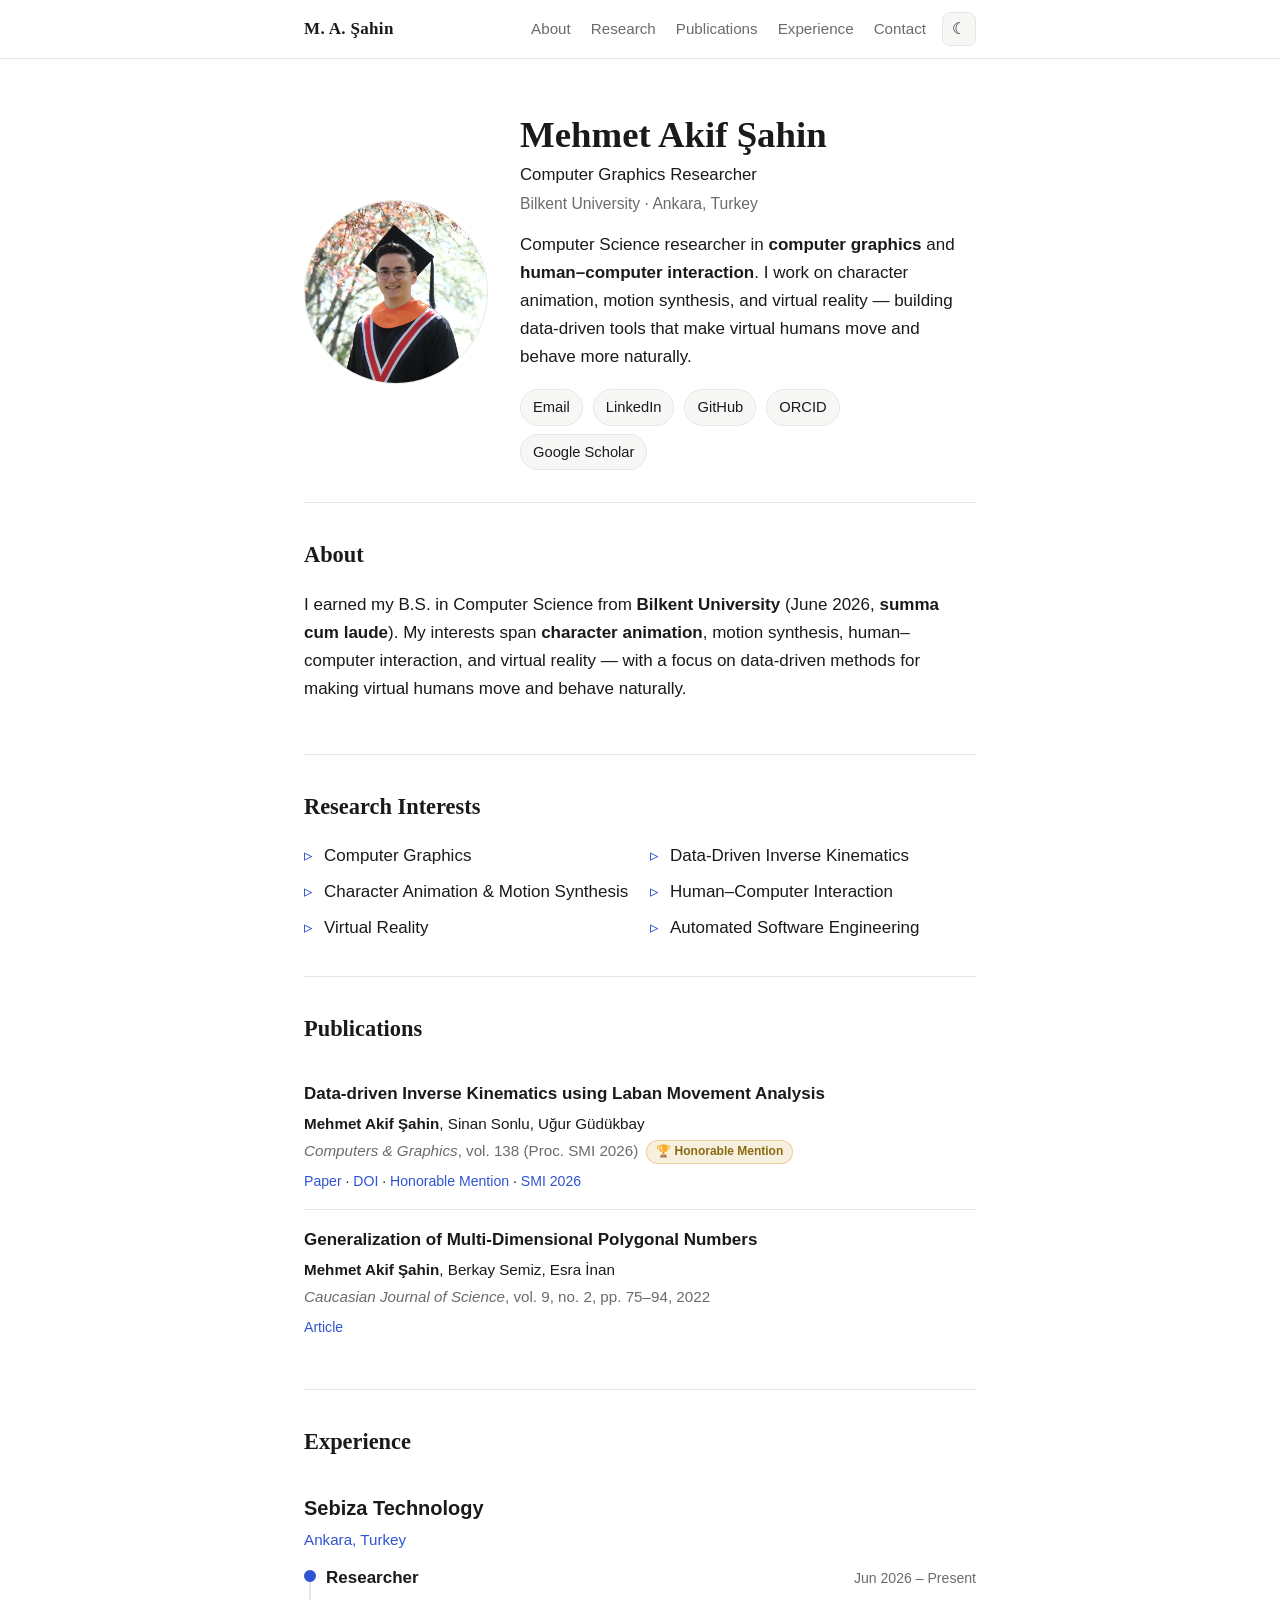
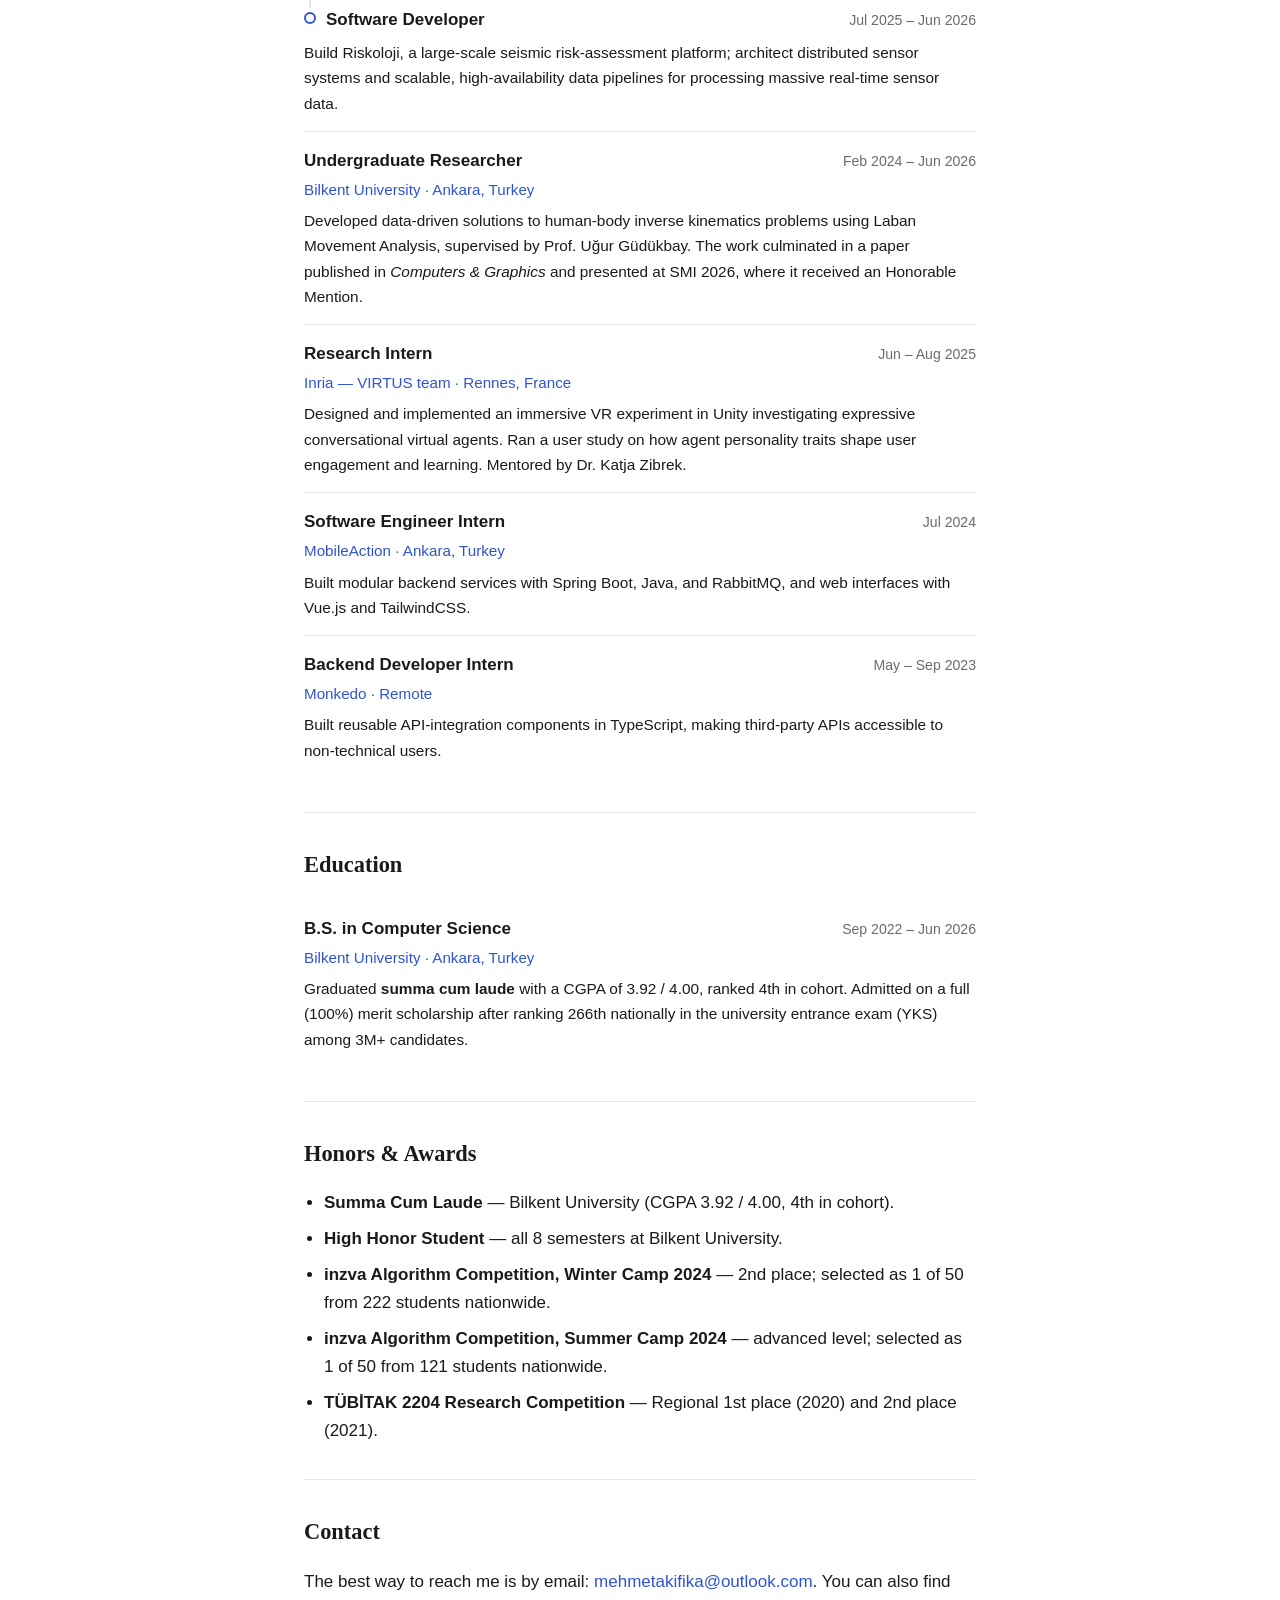
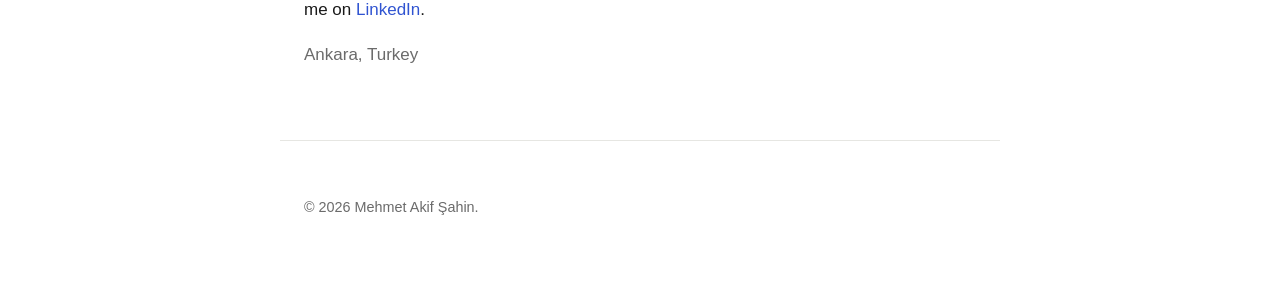
==== index.html @ 03d035ba "Reword Sebiza role description Co-Authored-By: Claude Opus 4.8 <noreply@anthropic.com>" ====
<!DOCTYPE html>
<html lang="en">
<head>
<meta charset="utf-8" />
<meta name="viewport" content="width=device-width, initial-scale=1" />

<title>Mehmet Akif Şahin — Computer Graphics Researcher</title>
<meta name="description" content="Mehmet Akif Şahin (Mehmet Akif Sahin) — Computer Graphics Researcher and Bilkent University graduate working on character animation, motion synthesis, data-driven inverse kinematics, human–computer interaction, and virtual reality." />
<meta name="author" content="Mehmet Akif Şahin" />
<link rel="canonical" href="https://mehmetakifsahin.com/" />

<!-- Open Graph / social preview -->
<meta property="og:type" content="website" />
<meta property="og:site_name" content="Mehmet Akif Şahin" />
<meta property="og:title" content="Mehmet Akif Şahin — Computer Graphics Researcher" />
<meta property="og:description" content="Computer Graphics Researcher — character animation, motion synthesis, and data-driven inverse kinematics." />
<meta property="og:url" content="https://mehmetakifsahin.com/" />
<meta property="og:image" content="https://mehmetakifsahin.com/profile.jpg" />
<meta property="og:locale" content="en_US" />
<meta name="twitter:card" content="summary" />
<meta name="twitter:title" content="Mehmet Akif Şahin — Computer Graphics Researcher" />
<meta name="twitter:description" content="Computer Graphics Researcher — character animation, motion synthesis, and data-driven inverse kinematics." />
<meta name="twitter:image" content="https://mehmetakifsahin.com/profile.jpg" />

<link rel="icon" href="data:image/svg+xml,<svg xmlns=%22http://www.w3.org/2000/svg%22 viewBox=%220 0 100 100%22><text y=%22.9em%22 font-size=%2290%22>🔬</text></svg>" />
<link rel="stylesheet" href="styles.css" />

<!-- Structured data: helps Google recognize you as a distinct person/entity -->
<script type="application/ld+json">
{
  "@context": "https://schema.org",
  "@type": "Person",
  "name": "Mehmet Akif Şahin",
  "alternateName": "Mehmet Akif Sahin",
  "url": "https://mehmetakifsahin.com/",
  "image": "https://mehmetakifsahin.com/profile.jpg",
  "jobTitle": "Computer Graphics Researcher",
  "alumniOf": { "@type": "CollegeOrUniversity", "name": "Bilkent University" },
  "worksFor": { "@type": "Organization", "name": "Sebiza Technology" },
  "knowsAbout": [
    "Computer Graphics",
    "Character Animation",
    "Motion Synthesis",
    "Inverse Kinematics",
    "Human–Computer Interaction",
    "Virtual Reality"
  ],
  "sameAs": [
    "https://www.linkedin.com/in/akif123/",
    "https://github.com/afikbae",
    "https://orcid.org/0000-0002-5876-7787",
    "https://scholar.google.com/citations?user=O5pCOjUAAAAJ"
  ]
}
</script>
</head>
<body>

<header class="site-header">
  <nav class="nav">
    <a class="nav__brand" href="#top">M. A. Şahin</a>
    <div class="nav__links">
      <a href="#about">About</a>
      <a href="#research">Research</a>
      <a href="#publications">Publications</a>
      <a href="#experience">Experience</a>
      <a href="#contact">Contact</a>
    </div>
    <button id="theme-toggle" class="theme-toggle" type="button" aria-label="Toggle dark mode" title="Toggle theme">
      <span aria-hidden="true">☾</span>
    </button>
  </nav>
</header>

<main id="top" class="container">

  <!-- ============ INTRO / HERO ============ -->
  <section class="intro">
    <!-- Photo lives in this folder as "profile.jpg". If it's missing, the
         "MA" initials show automatically as a fallback (handled in the script). -->
    <img id="avatar-img" class="avatar" src="profile.jpg" alt="Mehmet Akif Şahin" />
    <div id="avatar-fallback" class="avatar avatar--placeholder" aria-hidden="true" hidden>MA</div>

    <div class="intro__text">
      <h1>Mehmet Akif Şahin</h1>
      <p class="intro__role">Computer Graphics Researcher</p>
      <p class="intro__affil muted">Bilkent University · Ankara, Turkey</p>

      <p class="intro__blurb">
        Computer Science researcher in <strong>computer graphics</strong> and
        <strong>human–computer interaction</strong>. I work on character animation, motion
        synthesis, and virtual reality — building data-driven tools that make virtual humans
        move and behave more naturally.
      </p>

      <div class="links">
        <a href="mailto:mehmetakifika@outlook.com">Email</a>
        <a href="https://www.linkedin.com/in/akif123/" rel="me" target="_blank">LinkedIn</a>
        <a href="https://github.com/afikbae" rel="me" target="_blank">GitHub</a>
        <a href="https://orcid.org/0000-0002-5876-7787" rel="me" target="_blank">ORCID</a>
        <a href="https://scholar.google.com/citations?user=O5pCOjUAAAAJ" rel="me" target="_blank">Google&nbsp;Scholar</a>
      </div>
    </div>
  </section>

  <!-- ============ ABOUT ============ -->
  <section id="about" class="section">
    <h2>About</h2>
    <p>
      I earned my B.S. in Computer Science from <strong>Bilkent University</strong>
      (June 2026, <strong>summa cum laude</strong>). My interests span
      <strong>character animation</strong>, motion synthesis, human–computer interaction, and
      virtual reality — with a focus on data-driven methods for making virtual humans move and
      behave naturally.
    </p>
  </section>

  <!-- ============ RESEARCH INTERESTS ============ -->
  <section id="research" class="section">
    <h2>Research Interests</h2>
    <ul class="interests">
      <li>Computer Graphics</li>
      <li>Data-Driven Inverse Kinematics</li>
      <li>Character Animation &amp; Motion Synthesis</li>
      <li>Human–Computer Interaction</li>
      <li>Virtual Reality</li>
      <li>Automated Software Engineering</li>
    </ul>
  </section>

  <!-- ============ PUBLICATIONS ============ -->
  <section id="publications" class="section">
    <h2>Publications</h2>

    <ol class="pubs">
      <li class="pub">
        <p class="pub__title">Data-driven Inverse Kinematics using Laban Movement Analysis</p>
        <p class="pub__authors"><strong>Mehmet Akif Şahin</strong>, Sinan Sonlu, Uğur Güdükbay</p>
        <p class="pub__venue"><em>Computers &amp; Graphics</em>, vol.&nbsp;138 (Proc. SMI 2026)<span class="pub__award">🏆 Honorable Mention</span></p>
        <p class="pub__links">
          <a href="https://www.sciencedirect.com/science/article/pii/S0097849326001147" target="_blank">Paper</a> ·
          <a href="https://doi.org/10.1016/j.cag.2026.104643" target="_blank">DOI</a> ·
          <a href="https://drive.google.com/file/d/1wIR-kwGkXql3ohLmQUxqoZvk_noW3j6f/view?usp=sharing" target="_blank">Honorable Mention</a> ·
          <a href="https://smiconf.github.io/2026/" target="_blank">SMI 2026</a>
          <!-- EDIT: presentation video coming later — add:  · <a href="VIDEO_URL" target="_blank">Video</a> -->
        </p>
      </li>

      <li class="pub">
        <p class="pub__title">Generalization of Multi-Dimensional Polygonal Numbers</p>
        <p class="pub__authors"><strong>Mehmet Akif Şahin</strong>, Berkay Semiz, Esra İnan</p>
        <p class="pub__venue"><em>Caucasian Journal of Science</em>, vol.&nbsp;9, no.&nbsp;2, pp.&nbsp;75–94, 2022</p>
        <p class="pub__links"><a href="https://doi.org/10.48138/cjo.895375" target="_blank">Article</a></p>
      </li>
    </ol>
  </section>

  <!-- ============ EXPERIENCE ============ -->
  <section id="experience" class="section">
    <h2>Experience</h2>

    <div class="entry entry--progression">
      <div class="entry__head">
        <span class="entry__role">Sebiza Technology</span>
      </div>
      <div class="entry__org">Ankara, Turkey</div>
      <ul class="progression">
        <li>
          <span class="progression__role">Researcher</span>
          <span class="progression__date">Jun 2026 – Present</span>
        </li>
        <li>
          <span class="progression__role">Software Developer</span>
          <span class="progression__date">Jul 2025 – Jun 2026</span>
        </li>
      </ul>
      <p class="entry__desc">
        Build Riskoloji, a large-scale seismic risk-assessment platform; architect distributed
        sensor systems and scalable, high-availability data pipelines for processing massive
        real-time sensor data.
      </p>
    </div>

    <div class="entry">
      <div class="entry__head">
        <span class="entry__role">Undergraduate Researcher</span>
        <span class="entry__date">Feb 2024 – Jun 2026</span>
      </div>
      <div class="entry__org">Bilkent University · Ankara, Turkey</div>
      <p class="entry__desc">
        Developed data-driven solutions to human-body inverse kinematics problems using Laban
        Movement Analysis, supervised by Prof. Uğur Güdükbay. The work culminated in a paper
        published in <em>Computers &amp; Graphics</em> and presented at SMI 2026, where it
        received an Honorable Mention.
      </p>
    </div>

    <div class="entry">
      <div class="entry__head">
        <span class="entry__role">Research Intern</span>
        <span class="entry__date">Jun – Aug 2025</span>
      </div>
      <div class="entry__org">Inria — VIRTUS team · Rennes, France</div>
      <p class="entry__desc">
        Designed and implemented an immersive VR experiment in Unity investigating expressive
        conversational virtual agents. Ran a user study on how agent personality traits shape
        user engagement and learning. Mentored by Dr. Katja Zibrek.
      </p>
    </div>

    <div class="entry">
      <div class="entry__head">
        <span class="entry__role">Software Engineer Intern</span>
        <span class="entry__date">Jul 2024</span>
      </div>
      <div class="entry__org">MobileAction · Ankara, Turkey</div>
      <p class="entry__desc">
        Built modular backend services with Spring Boot, Java, and RabbitMQ, and web interfaces
        with Vue.js and TailwindCSS.
      </p>
    </div>

    <div class="entry">
      <div class="entry__head">
        <span class="entry__role">Backend Developer Intern</span>
        <span class="entry__date">May – Sep 2023</span>
      </div>
      <div class="entry__org">Monkedo · Remote</div>
      <p class="entry__desc">
        Built reusable API-integration components in TypeScript, making third-party APIs
        accessible to non-technical users.
      </p>
    </div>
  </section>

  <!-- ============ EDUCATION ============ -->
  <section id="education" class="section">
    <h2>Education</h2>

    <div class="entry">
      <div class="entry__head">
        <span class="entry__role">B.S. in Computer Science</span>
        <span class="entry__date">Sep 2022 – Jun 2026</span>
      </div>
      <div class="entry__org">Bilkent University · Ankara, Turkey</div>
      <p class="entry__desc">
        Graduated <strong>summa cum laude</strong> with a CGPA of 3.92 / 4.00, ranked 4th in
        cohort. Admitted on a full (100%) merit scholarship after ranking 266th nationally in
        the university entrance exam (YKS) among 3M+ candidates.
      </p>
    </div>
  </section>

  <!-- ============ HONORS & AWARDS ============ -->
  <section id="awards" class="section">
    <h2>Honors &amp; Awards</h2>
    <ul class="awards">
      <li><strong>Summa Cum Laude</strong> — Bilkent University (CGPA 3.92 / 4.00, 4th in cohort).</li>
      <li><strong>High Honor Student</strong> — all 8 semesters at Bilkent University.</li>
      <li><strong>inzva Algorithm Competition, Winter Camp 2024</strong> — 2nd place; selected as 1 of 50 from 222 students nationwide.</li>
      <li><strong>inzva Algorithm Competition, Summer Camp 2024</strong> — advanced level; selected as 1 of 50 from 121 students nationwide.</li>
      <li><strong>TÜBİTAK 2204 Research Competition</strong> — Regional 1st place (2020) and 2nd place (2021).</li>
    </ul>
  </section>

  <!-- ============ CONTACT ============ -->
  <section id="contact" class="section">
    <h2>Contact</h2>
    <p>
      The best way to reach me is by email:
      <a href="mailto:mehmetakifika@outlook.com">mehmetakifika@outlook.com</a>.
      You can also find me on
      <a href="https://www.linkedin.com/in/akif123/" target="_blank">LinkedIn</a>.
    </p>
    <p class="muted">Ankara, Turkey</p>
  </section>

</main>

<footer class="site-footer container">
  <p>© <span id="year">2026</span> Mehmet Akif Şahin.</p>
</footer>

<script>
  // Footer year
  document.getElementById("year").textContent = new Date().getFullYear();

  // Show initials fallback if the photo is missing
  (function () {
    var img = document.getElementById("avatar-img");
    if (!img) return;
    img.addEventListener("error", function () {
      img.hidden = true;
      var fb = document.getElementById("avatar-fallback");
      if (fb) fb.hidden = false;
    });
  })();

  // Theme toggle (remembers your choice)
  (function () {
    var root = document.documentElement;
    var btn = document.getElementById("theme-toggle");
    var saved = localStorage.getItem("theme");
    if (saved) root.setAttribute("data-theme", saved);
    btn.addEventListener("click", function () {
      var current = root.getAttribute("data-theme");
      var isDark =
        current === "dark" ||
        (!current && window.matchMedia("(prefers-color-scheme: dark)").matches);
      var next = isDark ? "light" : "dark";
      root.setAttribute("data-theme", next);
      localStorage.setItem("theme", next);
    });
  })();
</script>
</body>
</html>
---- styles.css ----
/* ============================================================
   Mehmet Akif Sahin — stylesheet
   Theme colors live in the :root variables below — change them
   in one place to re-skin the whole site.
   ============================================================ */

:root {
  --bg: #ffffff;
  --surface: #f7f7f5;
  --text: #1a1a1a;
  --muted: #6b6b6b;
  --border: #e6e6e2;
  --accent: #3054d1;
  --accent-soft: rgba(48, 84, 209, 0.1);
  --max-width: 720px;
  --font-body: -apple-system, BlinkMacSystemFont, "Segoe UI", Roboto, Helvetica, Arial, sans-serif;
  --font-head: Georgia, "Iowan Old Style", "Times New Roman", serif;
}

:root[data-theme="dark"] {
  --bg: #14151a;
  --surface: #1c1e26;
  --text: #e9e9ec;
  --muted: #9a9aa5;
  --border: #2a2c36;
  --accent: #7d9bff;
  --accent-soft: rgba(125, 155, 255, 0.14);
}

@media (prefers-color-scheme: dark) {
  :root:not([data-theme="light"]) {
    --bg: #14151a;
    --surface: #1c1e26;
    --text: #e9e9ec;
    --muted: #9a9aa5;
    --border: #2a2c36;
    --accent: #7d9bff;
    --accent-soft: rgba(125, 155, 255, 0.14);
  }
}

* { box-sizing: border-box; }

/* Ensure the HTML `hidden` attribute always wins, even over display:grid etc. */
[hidden] { display: none !important; }

html { scroll-behavior: smooth; }

body {
  margin: 0;
  background: var(--bg);
  color: var(--text);
  font-family: var(--font-body);
  font-size: 17px;
  line-height: 1.65;
  -webkit-font-smoothing: antialiased;
  -webkit-text-size-adjust: 100%; /* stop iOS from auto-inflating text */
  text-rendering: optimizeLegibility;
  overflow-x: hidden; /* safety net against accidental horizontal scroll */
  overflow-wrap: break-word; /* long URLs/words wrap instead of overflowing */
}

.container {
  width: 100%;
  max-width: var(--max-width);
  margin: 0 auto;
  padding: 0 24px;
}

a {
  color: var(--accent);
  text-decoration: none;
}
a:hover { text-decoration: underline; }

.muted { color: var(--muted); }

/* ---------- Header / nav ---------- */
.site-header {
  position: sticky;
  top: 0;
  z-index: 10;
  background: color-mix(in srgb, var(--bg) 88%, transparent);
  backdrop-filter: saturate(180%) blur(10px);
  border-bottom: 1px solid var(--border);
}

.nav {
  max-width: var(--max-width);
  margin: 0 auto;
  padding: 12px 24px;
  display: flex;
  align-items: center;
  gap: 16px;
}

.nav__brand {
  font-family: var(--font-head);
  font-weight: 700;
  color: var(--text);
  letter-spacing: 0.02em;
}

.nav__links {
  display: flex;
  gap: 20px;
  margin-left: auto;
}
.nav__links a {
  color: var(--muted);
  font-size: 0.95rem;
}
.nav__links a:hover { color: var(--text); text-decoration: none; }

.theme-toggle {
  border: 1px solid var(--border);
  background: var(--surface);
  color: var(--text);
  width: 34px;
  height: 34px;
  border-radius: 8px;
  cursor: pointer;
  font-size: 1rem;
  line-height: 1;
  display: grid;
  place-items: center;
}
.theme-toggle:hover { border-color: var(--accent); }

/* ---------- Intro ---------- */
.intro {
  display: flex;
  gap: 32px;
  align-items: center;
  padding: 56px 0 32px;
}

.avatar {
  width: 184px;
  height: 184px;
  border-radius: 50%;
  flex-shrink: 0;
  object-fit: cover;
  object-position: 50% 20%; /* bias the crop toward the face for tall portraits */
  border: 1px solid var(--border);
}

.avatar--placeholder {
  display: grid;
  place-items: center;
  font-family: var(--font-head);
  font-size: 3.4rem;
  font-weight: 700;
  color: var(--accent);
  background: var(--accent-soft);
  letter-spacing: 0.03em;
}

.intro__text { min-width: 0; }

.intro h1 {
  font-family: var(--font-head);
  font-size: clamp(1.8rem, 5.5vw, 2.3rem); /* scales smoothly across phone → desktop */
  line-height: 1.1;
  margin: 0 0 6px;
}

.intro__role { margin: 0; font-size: 1.05rem; }
.intro__affil { margin: 2px 0 14px; font-size: 0.98rem; }
.intro__blurb { margin: 0 0 18px; }

/* ---------- Link row ---------- */
.links {
  display: flex;
  flex-wrap: wrap;
  gap: 8px 10px;
}
.links a {
  font-size: 0.92rem;
  padding: 5px 12px;
  border: 1px solid var(--border);
  border-radius: 999px;
  background: var(--surface);
  color: var(--text);
  transition: border-color 0.15s ease, color 0.15s ease;
}
.links a:hover {
  border-color: var(--accent);
  color: var(--accent);
  text-decoration: none;
}

/* ---------- Sections ---------- */
.section {
  padding: 34px 0;
  border-top: 1px solid var(--border);
}

.section h2 {
  font-family: var(--font-head);
  font-size: 1.4rem;
  margin: 0 0 16px;
}

.section__hint { margin-top: -6px; font-size: 0.95rem; }

.interests {
  margin: 0;
  padding: 0;
  list-style: none;
  display: grid;
  grid-template-columns: 1fr 1fr;
  gap: 8px 20px;
}
.interests li {
  position: relative;
  padding-left: 20px;
}
.interests li::before {
  content: "▹";
  position: absolute;
  left: 0;
  color: var(--accent);
}

/* ---------- Experience / Education entries ---------- */
.entry {
  padding: 15px 0;
  border-bottom: 1px solid var(--border);
}
.entry:last-child { border-bottom: 0; }
.entry__head {
  display: flex;
  flex-wrap: wrap;
  justify-content: space-between;
  gap: 4px 14px;
  align-items: baseline;
}
.entry__role { font-weight: 600; }
.entry__date {
  color: var(--muted);
  font-size: 0.88rem;
  white-space: nowrap;
  font-variant-numeric: tabular-nums;
}
.entry__org {
  color: var(--accent);
  font-size: 0.95rem;
  margin: 2px 0 0;
}
.entry__desc { margin: 6px 0 0; font-size: 0.96rem; }

/* Job-progression timeline (multiple roles at one employer) */
.progression {
  list-style: none;
  margin: 12px 0 4px;
  padding: 0;
}
.progression li {
  position: relative;
  padding: 0 0 14px 22px;
  display: flex;
  flex-wrap: wrap;
  justify-content: space-between;
  align-items: baseline;
  gap: 2px 12px;
}
.progression li:last-child { padding-bottom: 0; }
.progression li::before {          /* connector line down to the previous role */
  content: "";
  position: absolute;
  left: 5px;
  top: 16px;
  bottom: -2px;
  width: 2px;
  background: var(--border);
}
.progression li:last-child::before { display: none; }
.progression li::after {           /* node dot */
  content: "";
  position: absolute;
  left: 0;
  top: 6px;
  width: 12px;
  height: 12px;
  border-radius: 50%;
  background: var(--bg);
  border: 2px solid var(--accent);
  box-sizing: border-box;
}
.progression li:first-child::after { background: var(--accent); } /* current role filled */
/* Company name reads as a header above its role steps */
.entry--progression > .entry__head .entry__role {
  font-size: 1.25rem;
  font-weight: 700;
}
.progression__role { font-weight: 600; }
.progression__date {
  color: var(--muted);
  font-size: 0.88rem;
  font-variant-numeric: tabular-nums;
}

/* ---------- Awards ---------- */
.awards { margin: 0; padding: 0 0 0 20px; }
.awards li { margin-bottom: 8px; }
.awards li:last-child { margin-bottom: 0; }

/* ---------- Publications ---------- */
.pubs { margin: 0; padding: 0; list-style: none; counter-reset: pub; }
.pub {
  padding: 16px 0;
  border-bottom: 1px solid var(--border);
}
.pub:last-child { border-bottom: 0; }
.pub__title { margin: 0 0 3px; font-weight: 600; }
.pub__authors { margin: 0 0 2px; font-size: 0.95rem; }
.pub__venue { margin: 0 0 6px; font-size: 0.95rem; color: var(--muted); }
.pub__award {
  display: inline-block;
  margin-left: 8px;
  padding: 1px 9px;
  font-size: 0.75rem;
  font-weight: 600;
  color: #8a6a12;
  background: rgba(214, 173, 78, 0.18);
  border: 1px solid rgba(214, 173, 78, 0.5);
  border-radius: 999px;
  vertical-align: middle;
  white-space: nowrap;
}
:root[data-theme="dark"] .pub__award { color: #f0d287; }
@media (prefers-color-scheme: dark) {
  :root:not([data-theme="light"]) .pub__award { color: #f0d287; }
}
.pub__links { margin: 0; font-size: 0.88rem; }
.pub__links a { color: var(--accent); }

/* ---------- Footer ---------- */
.site-footer {
  padding: 40px 24px 56px;
  color: var(--muted);
  font-size: 0.9rem;
  border-top: 1px solid var(--border);
  margin-top: 20px;
}

/* ---------- Responsive ---------- */
@media (max-width: 560px) {
  body { font-size: 16px; }
  .container, .nav { padding-left: 18px; padding-right: 18px; }
  .nav__links { display: none; }
  .theme-toggle { margin-left: auto; } /* keep toggle at the right once links are hidden */
  .intro {
    flex-direction: column;
    text-align: center;
    gap: 18px;
    padding-top: 36px;
  }
  .links { justify-content: center; }
  .interests { grid-template-columns: 1fr; }
  .entry__head { gap: 2px 12px; }
}

/* ---------- Print (for "Save as PDF") ---------- */
@media print {
  .site-header, .theme-toggle, .site-footer { display: none; }
  body { font-size: 12px; color: #000; background: #fff; }
  a { color: #000; text-decoration: underline; }
}
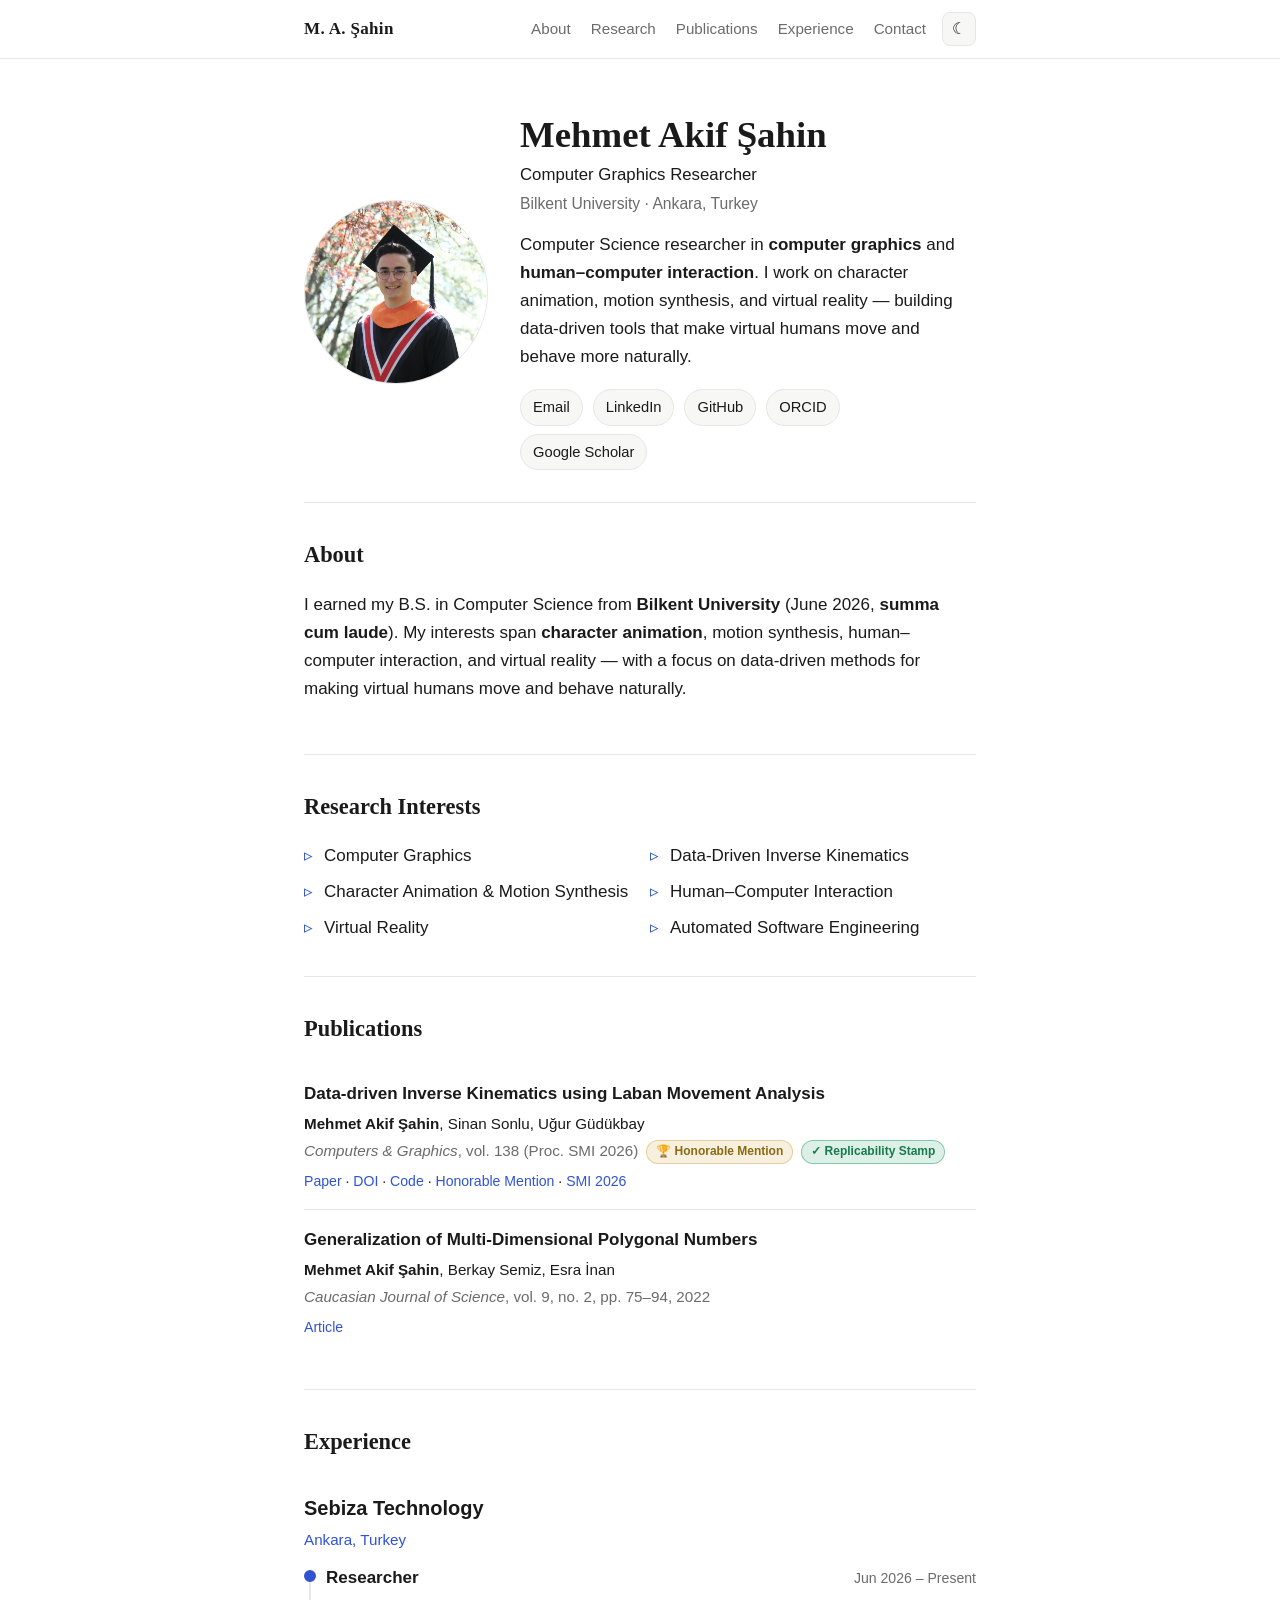
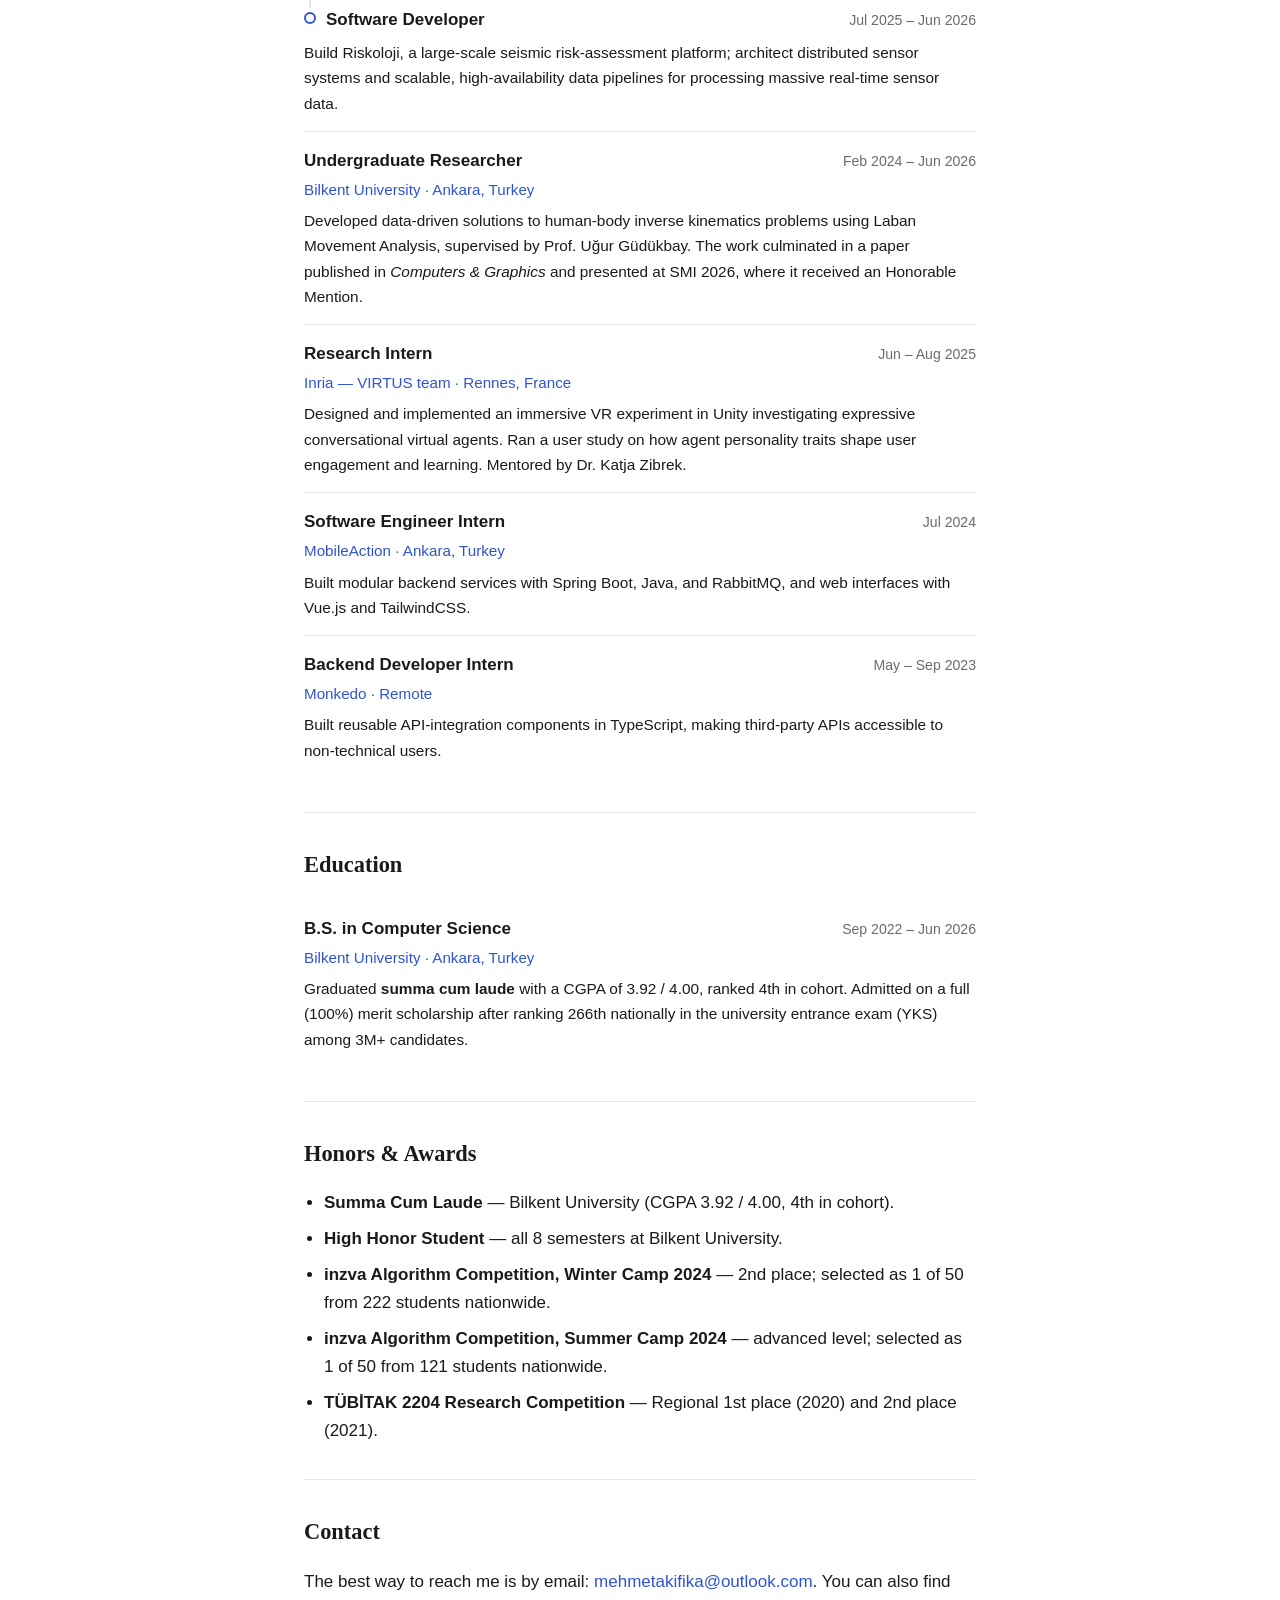
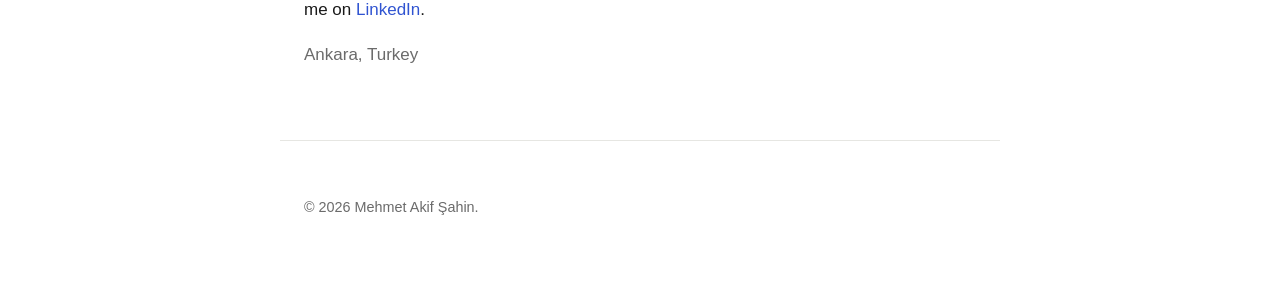
==== commit 1a0aa37b: "Add Replicability Stamp and code link to LMA-IK paper Co-Authored-By: Claude Opus 4.8 <noreply@anthr" ====
--- a/index.html
+++ b/index.html
@@ -22,7 +22,7 @@
 <meta name="twitter:description" content="Computer Graphics Researcher — character animation, motion synthesis, and data-driven inverse kinematics." />
 <meta name="twitter:image" content="https://mehmetakifsahin.com/profile.jpg" />
 
-<link rel="icon" href="data:image/svg+xml,<svg xmlns=%22http://www.w3.org/2000/svg%22 viewBox=%220 0 100 100%22><text y=%22.9em%22 font-size=%2290%22>🔬</text></svg>" />
+<link rel="icon" href="/favicon.svg" type="image/svg+xml" />
 <link rel="stylesheet" href="styles.css" />
 
 <!-- Structured data: helps Google recognize you as a distinct person/entity -->
@@ -136,10 +136,11 @@
       <li class="pub">
         <p class="pub__title">Data-driven Inverse Kinematics using Laban Movement Analysis</p>
         <p class="pub__authors"><strong>Mehmet Akif Şahin</strong>, Sinan Sonlu, Uğur Güdükbay</p>
-        <p class="pub__venue"><em>Computers &amp; Graphics</em>, vol.&nbsp;138 (Proc. SMI 2026)<span class="pub__award">🏆 Honorable Mention</span></p>
+        <p class="pub__venue"><em>Computers &amp; Graphics</em>, vol.&nbsp;138 (Proc. SMI 2026)<span class="pub__award">🏆 Honorable Mention</span><a class="pub__stamp" href="https://www.replicabilitystamp.org/#https-github-com-bilkent-modvis-lma-ik" target="_blank">✓ Replicability Stamp</a></p>
         <p class="pub__links">
           <a href="https://www.sciencedirect.com/science/article/pii/S0097849326001147" target="_blank">Paper</a> ·
           <a href="https://doi.org/10.1016/j.cag.2026.104643" target="_blank">DOI</a> ·
+          <a href="https://github.com/Bilkent-ModVis/LMA-IK" target="_blank">Code</a> ·
           <a href="https://drive.google.com/file/d/1wIR-kwGkXql3ohLmQUxqoZvk_noW3j6f/view?usp=sharing" target="_blank">Honorable Mention</a> ·
           <a href="https://smiconf.github.io/2026/" target="_blank">SMI 2026</a>
           <!-- EDIT: presentation video coming later — add:  · <a href="VIDEO_URL" target="_blank">Video</a> -->
--- a/styles.css
+++ b/styles.css
@@ -333,6 +333,25 @@
 @media (prefers-color-scheme: dark) {
   :root:not([data-theme="light"]) .pub__award { color: #f0d287; }
 }
+.pub__stamp {
+  display: inline-block;
+  margin-left: 8px;
+  padding: 1px 9px;
+  font-size: 0.75rem;
+  font-weight: 600;
+  color: #1a7a4c;
+  background: rgba(46, 160, 105, 0.16);
+  border: 1px solid rgba(46, 160, 105, 0.5);
+  border-radius: 999px;
+  vertical-align: middle;
+  white-space: nowrap;
+  text-decoration: none;
+}
+.pub__stamp:hover { border-color: #2ea069; text-decoration: none; }
+:root[data-theme="dark"] .pub__stamp { color: #6fd39b; }
+@media (prefers-color-scheme: dark) {
+  :root:not([data-theme="light"]) .pub__stamp { color: #6fd39b; }
+}
 .pub__links { margin: 0; font-size: 0.88rem; }
 .pub__links a { color: var(--accent); }
 
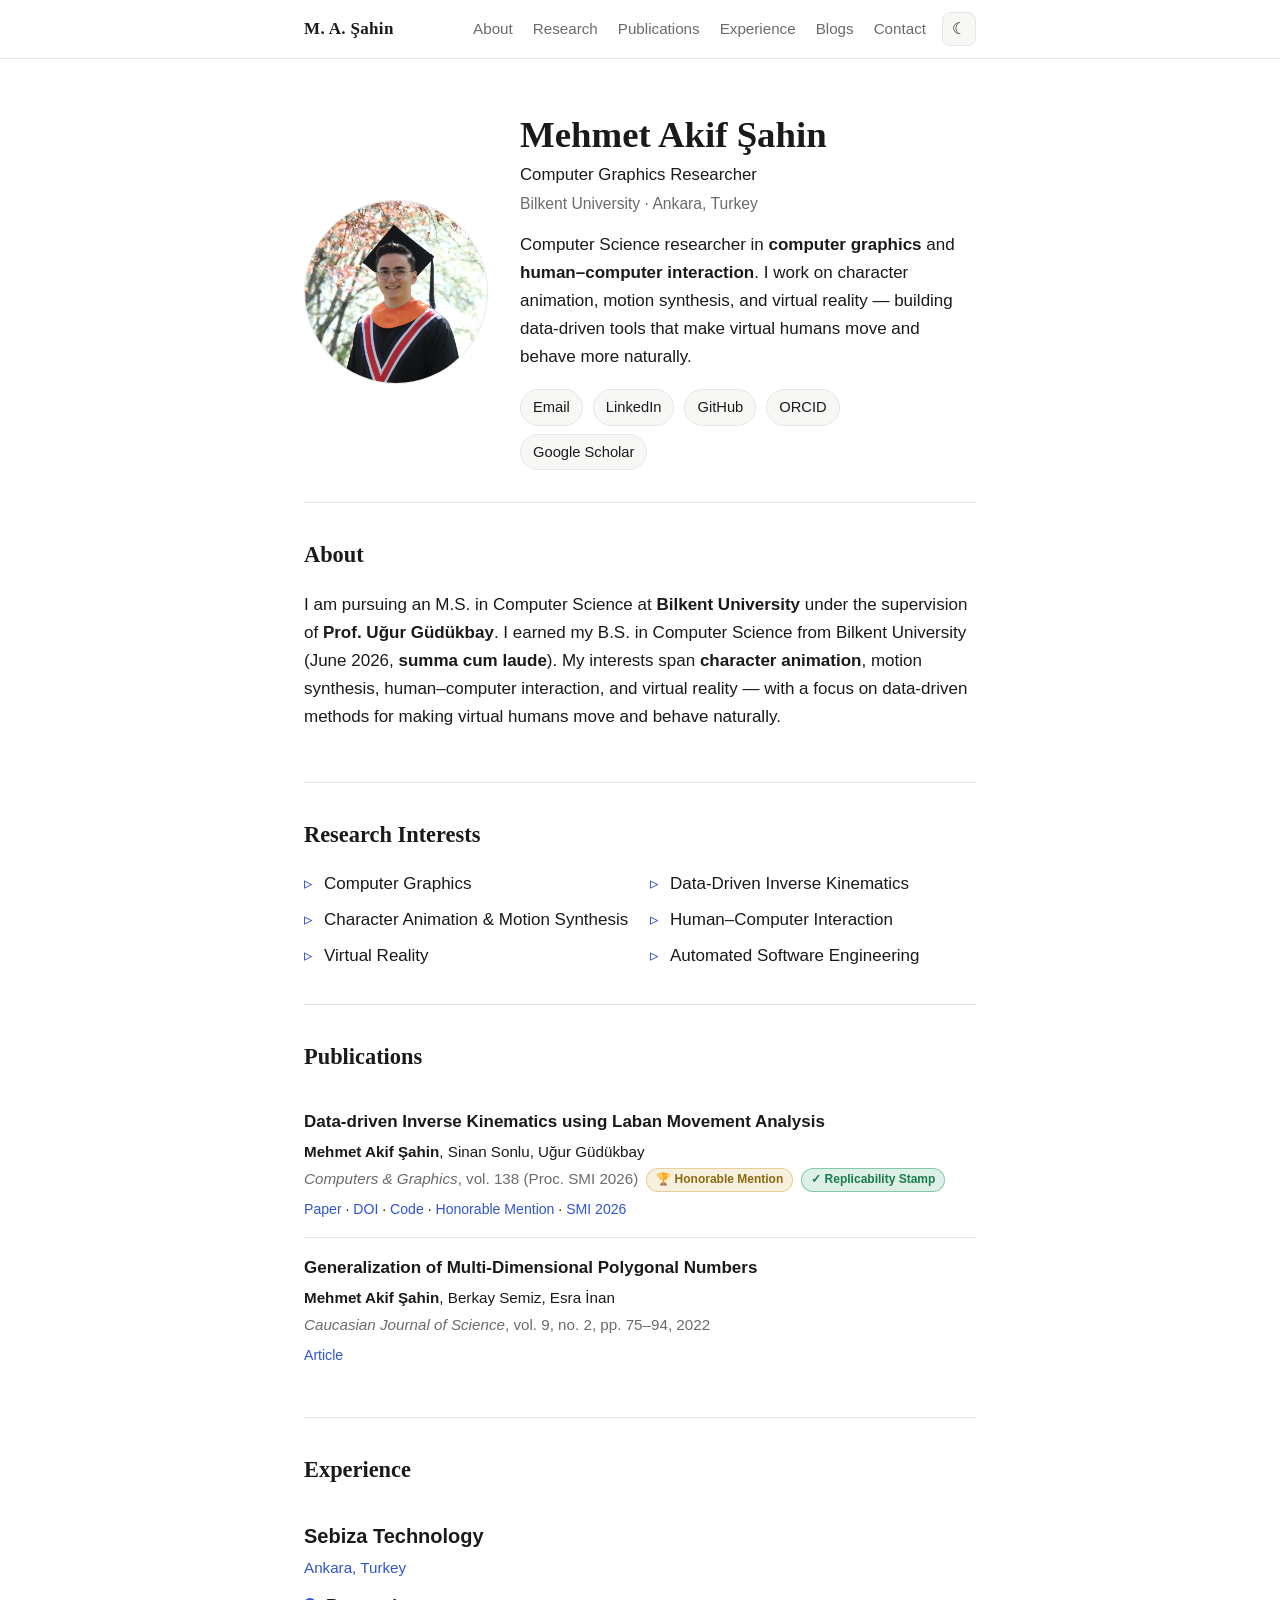
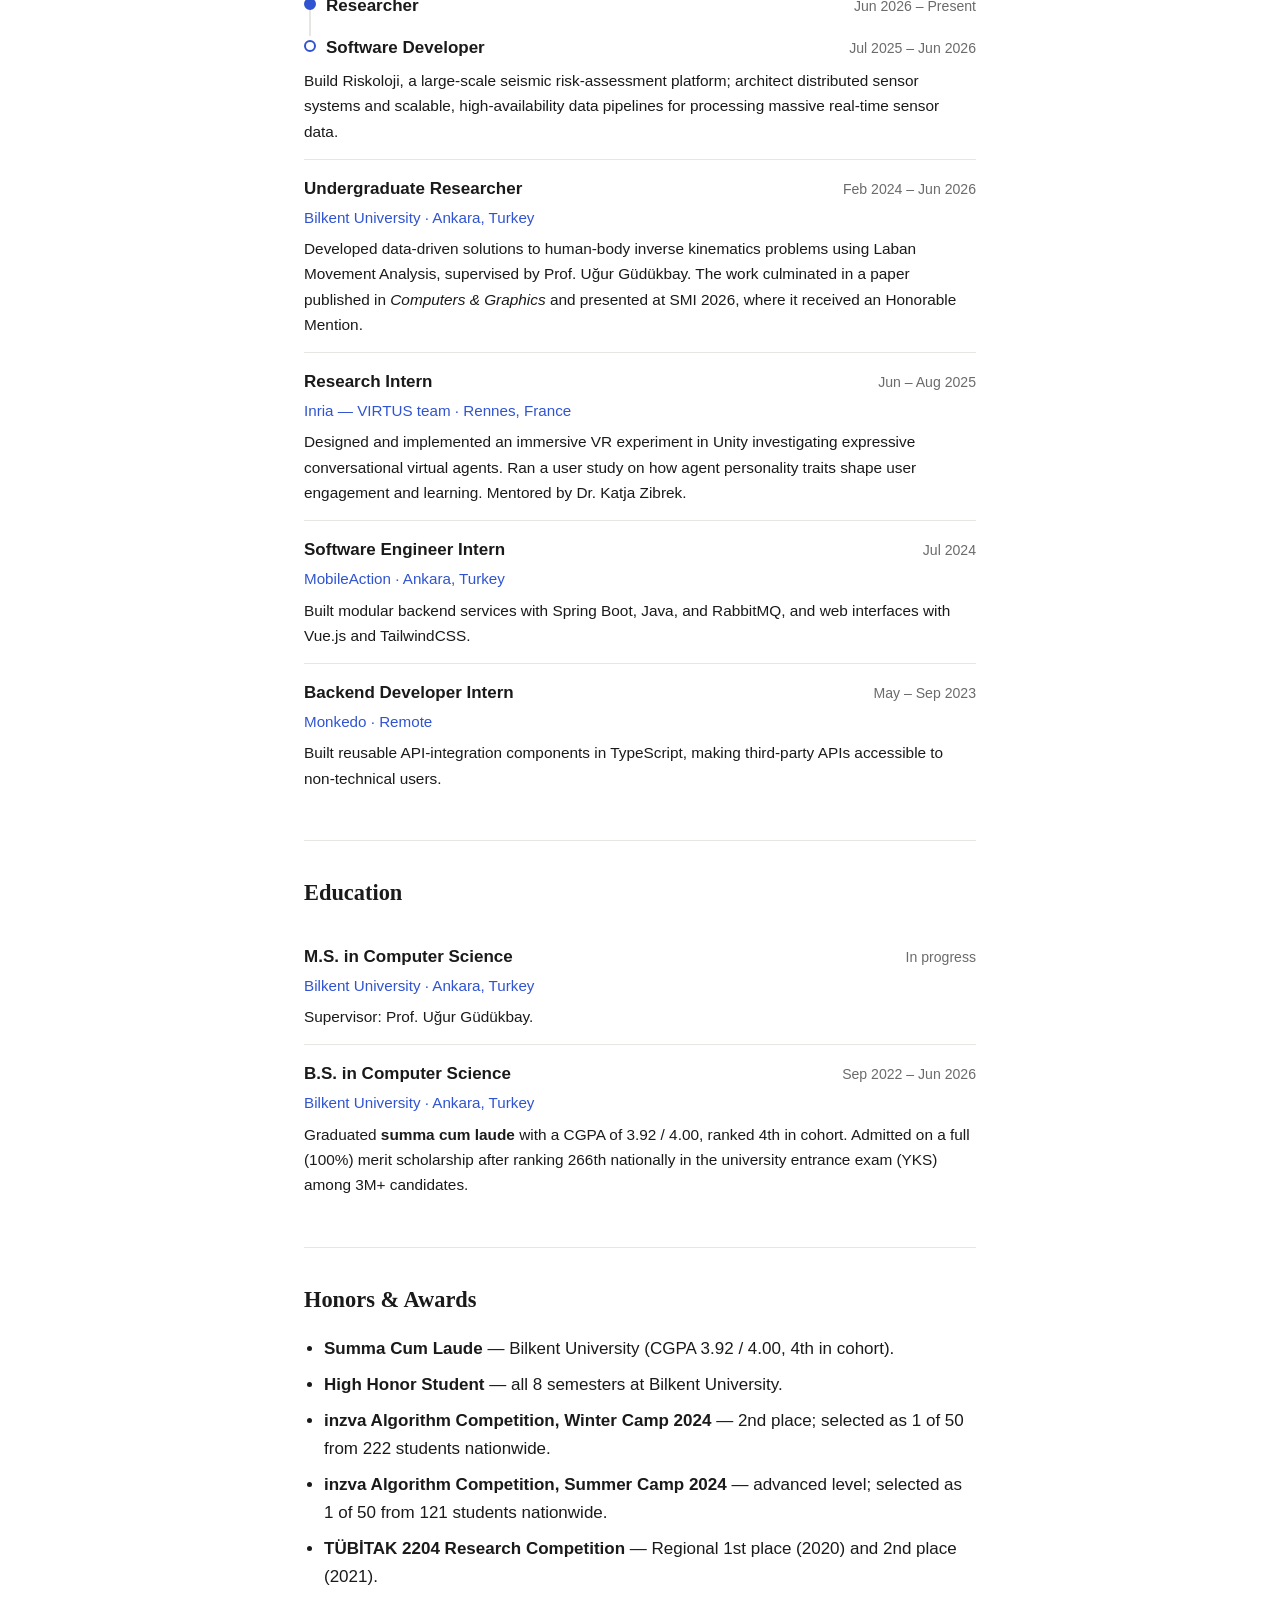
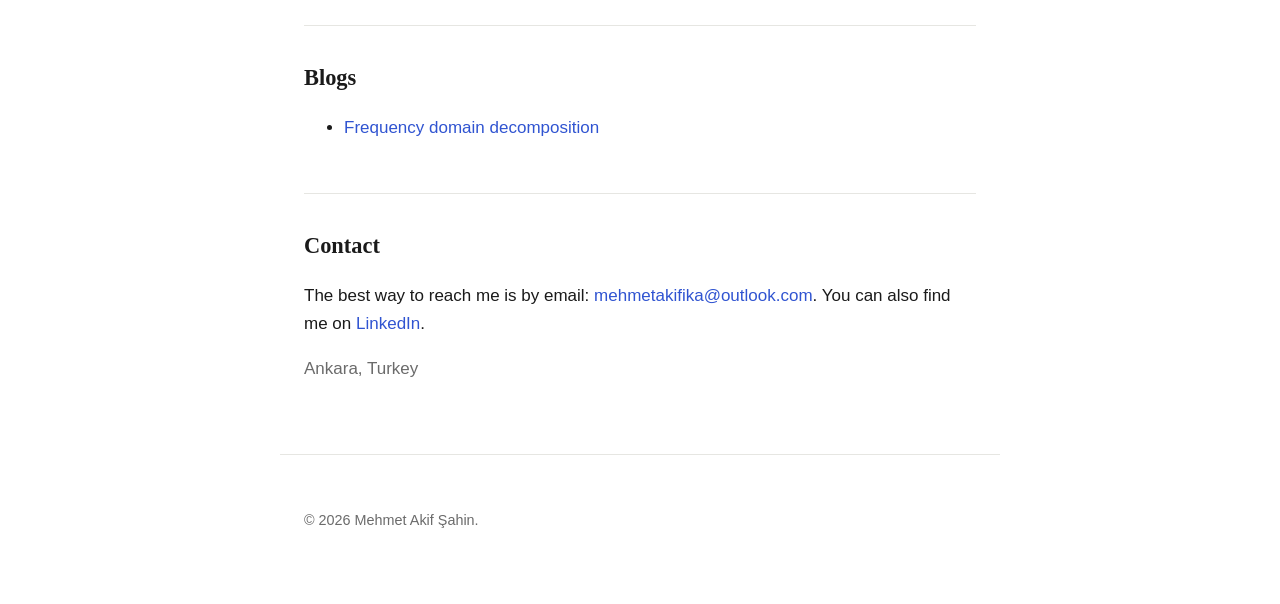
==== commit 5a4603cc: "Add FDD tutorial and update graduate education" ====
--- a/index.html
+++ b/index.html
@@ -5,7 +5,7 @@
 <meta name="viewport" content="width=device-width, initial-scale=1" />
 
 <title>Mehmet Akif Şahin — Computer Graphics Researcher</title>
-<meta name="description" content="Mehmet Akif Şahin (Mehmet Akif Sahin) — Computer Graphics Researcher and Bilkent University graduate working on character animation, motion synthesis, data-driven inverse kinematics, human–computer interaction, and virtual reality." />
+<meta name="description" content="Mehmet Akif Şahin (Mehmet Akif Sahin) — Computer Science master’s student at Bilkent University working on character animation, motion synthesis, data-driven inverse kinematics, human–computer interaction, and virtual reality." />
 <meta name="author" content="Mehmet Akif Şahin" />
 <link rel="canonical" href="https://mehmetakifsahin.com/" />
 
@@ -64,6 +64,7 @@
       <a href="#research">Research</a>
       <a href="#publications">Publications</a>
       <a href="#experience">Experience</a>
+      <a href="#blogs">Blogs</a>
       <a href="#contact">Contact</a>
     </div>
     <button id="theme-toggle" class="theme-toggle" type="button" aria-label="Toggle dark mode" title="Toggle theme">
@@ -107,7 +108,9 @@
   <section id="about" class="section">
     <h2>About</h2>
     <p>
-      I earned my B.S. in Computer Science from <strong>Bilkent University</strong>
+      I am pursuing an M.S. in Computer Science at <strong>Bilkent University</strong>
+      under the supervision of <strong>Prof. Uğur Güdükbay</strong>.
+      I earned my B.S. in Computer Science from Bilkent University
       (June 2026, <strong>summa cum laude</strong>). My interests span
       <strong>character animation</strong>, motion synthesis, human–computer interaction, and
       virtual reality — with a focus on data-driven methods for making virtual humans move and
@@ -240,6 +243,15 @@
 
     <div class="entry">
       <div class="entry__head">
+        <span class="entry__role">M.S. in Computer Science</span>
+        <span class="entry__date">In progress</span>
+      </div>
+      <div class="entry__org">Bilkent University · Ankara, Turkey</div>
+      <p class="entry__desc">Supervisor: Prof. Uğur Güdükbay.</p>
+    </div>
+
+    <div class="entry">
+      <div class="entry__head">
         <span class="entry__role">B.S. in Computer Science</span>
         <span class="entry__date">Sep 2022 – Jun 2026</span>
       </div>
@@ -261,6 +273,13 @@
       <li><strong>inzva Algorithm Competition, Winter Camp 2024</strong> — 2nd place; selected as 1 of 50 from 222 students nationwide.</li>
       <li><strong>inzva Algorithm Competition, Summer Camp 2024</strong> — advanced level; selected as 1 of 50 from 121 students nationwide.</li>
       <li><strong>TÜBİTAK 2204 Research Competition</strong> — Regional 1st place (2020) and 2nd place (2021).</li>
+    </ul>
+  </section>
+
+  <section id="blogs" class="section">
+    <h2>Blogs</h2>
+    <ul>
+      <li><a href="blogs/fdd/">Frequency domain decomposition</a></li>
     </ul>
   </section>
 
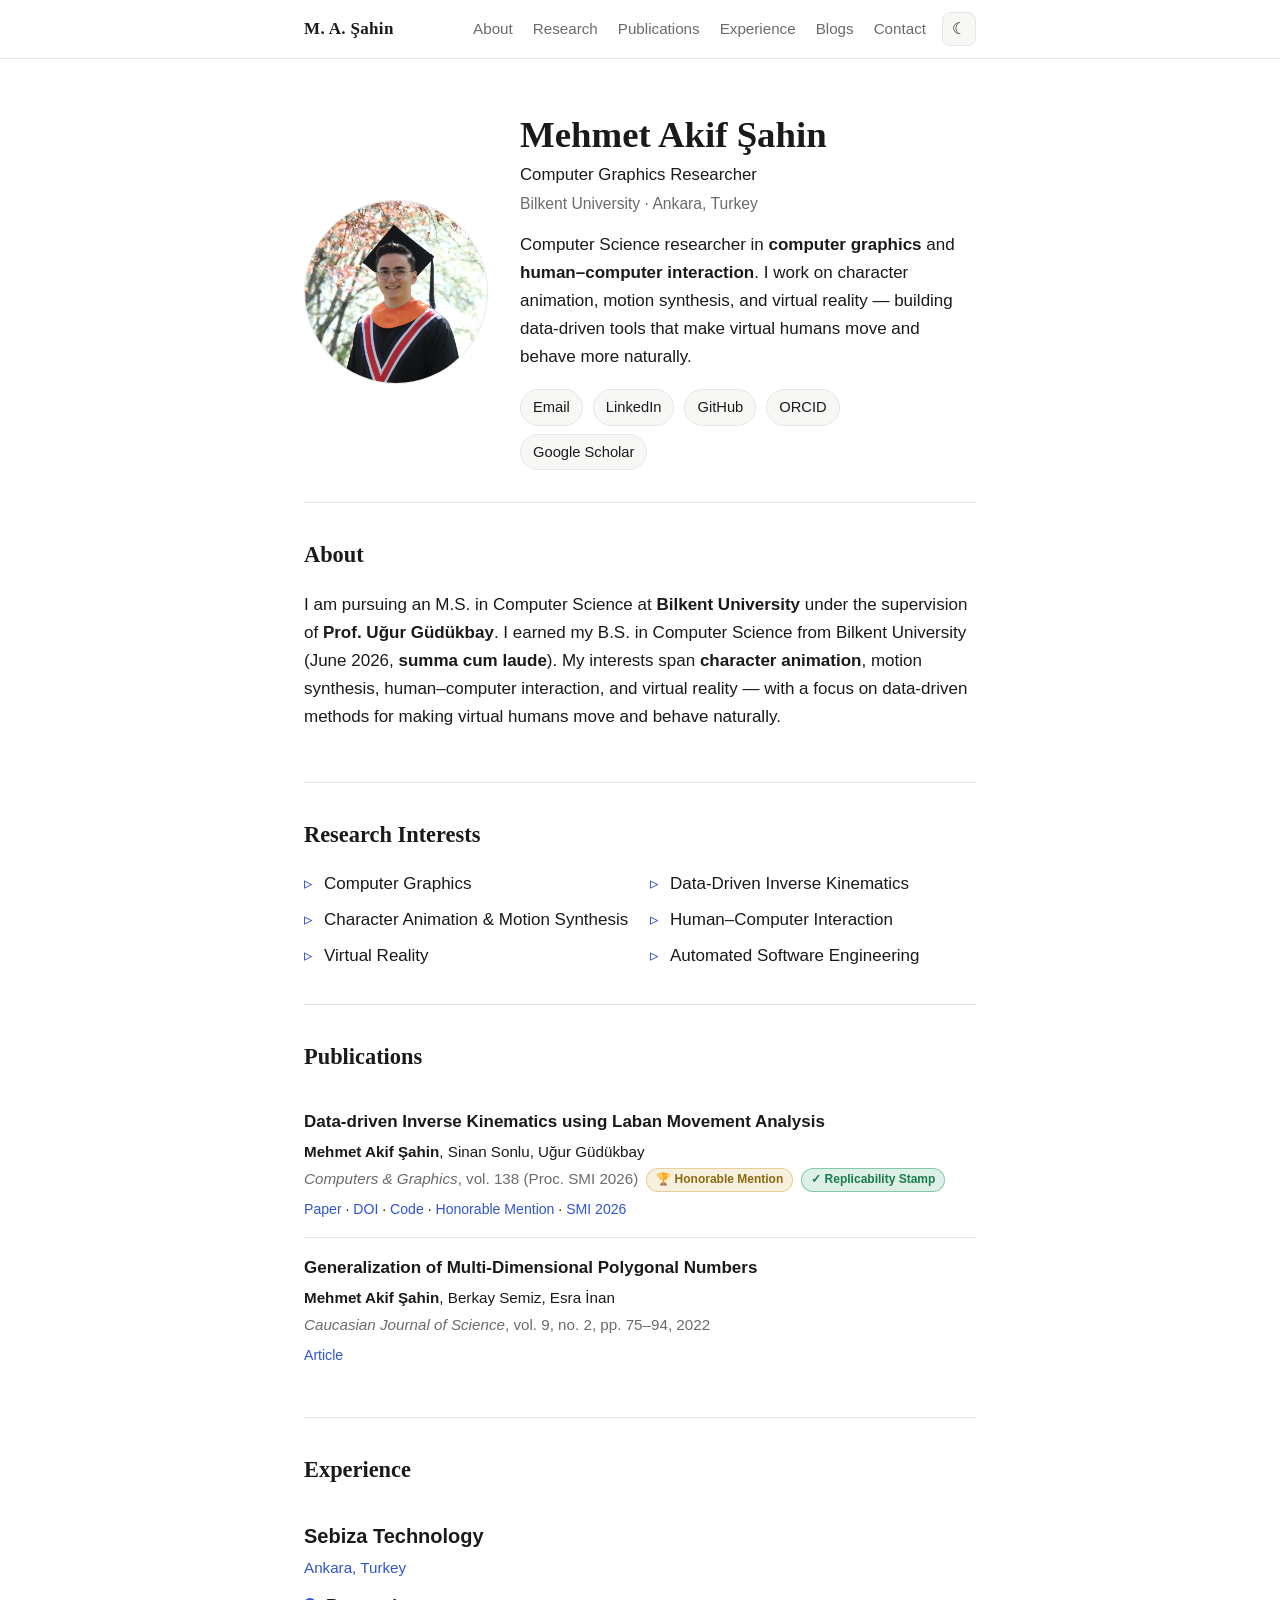
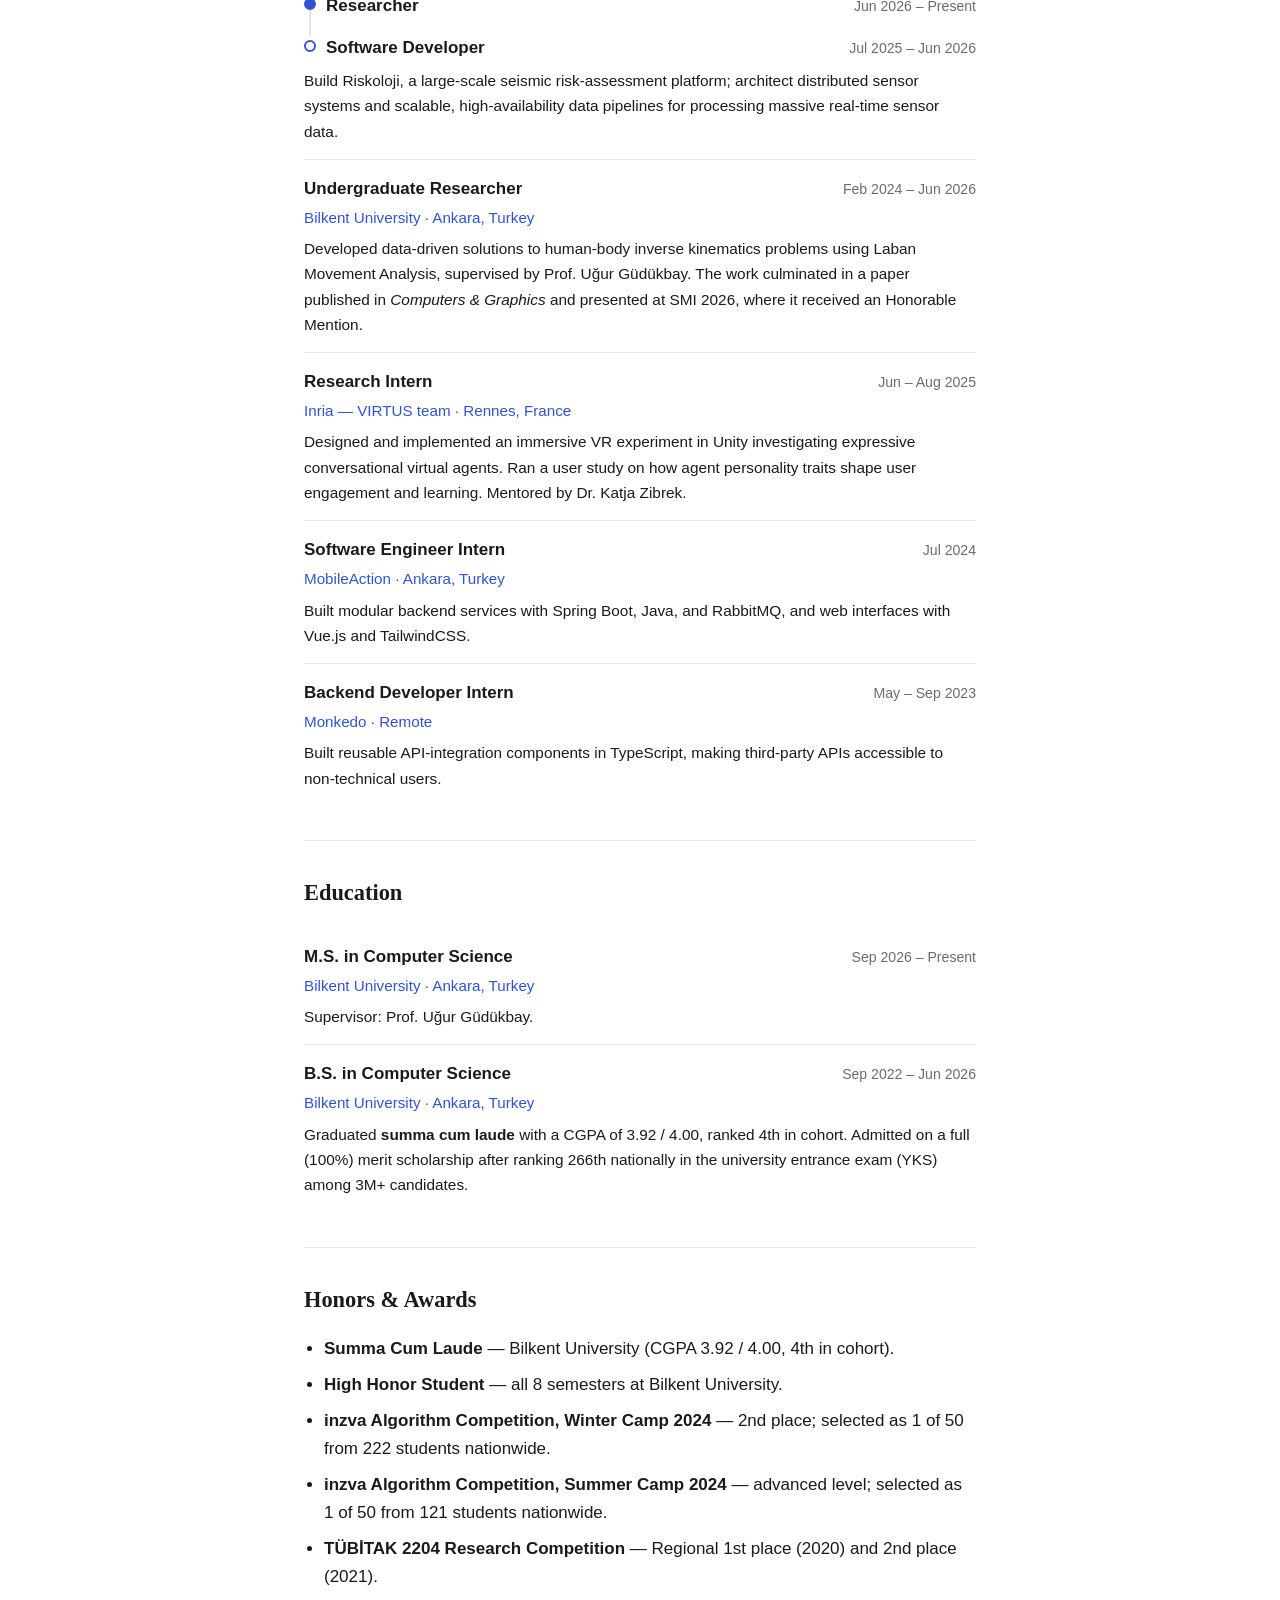
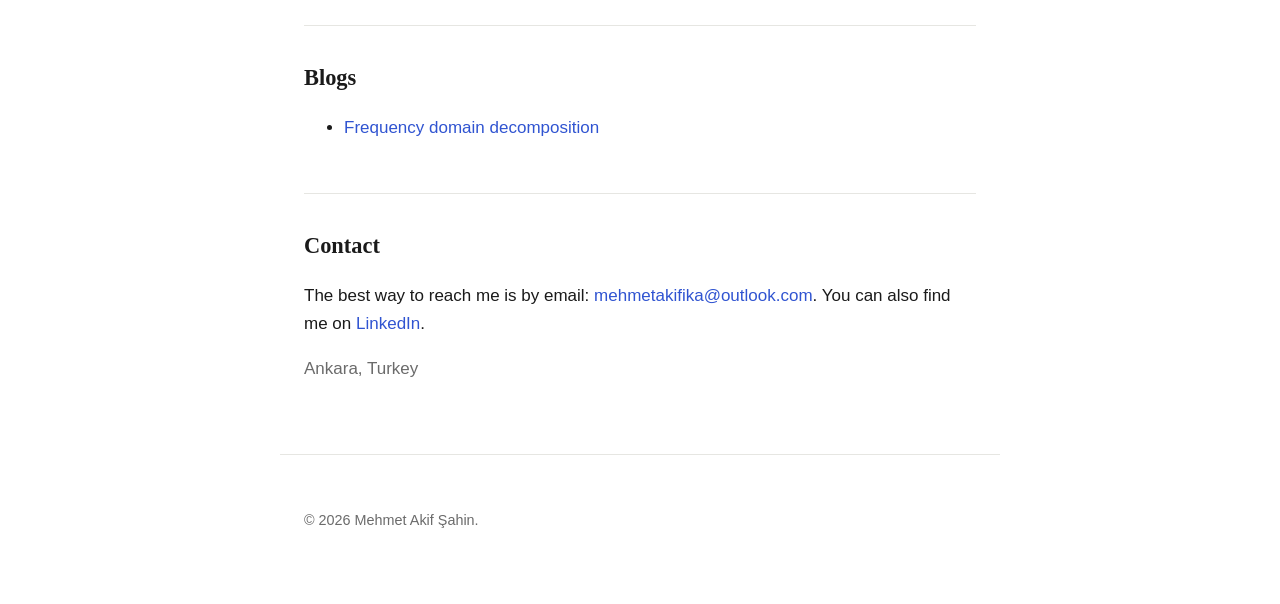
==== commit 46f5a98b: "Set master's start date to September 2026" ====
--- a/index.html
+++ b/index.html
@@ -244,7 +244,7 @@
     <div class="entry">
       <div class="entry__head">
         <span class="entry__role">M.S. in Computer Science</span>
-        <span class="entry__date">In progress</span>
+        <span class="entry__date">Sep 2026 – Present</span>
       </div>
       <div class="entry__org">Bilkent University · Ankara, Turkey</div>
       <p class="entry__desc">Supervisor: Prof. Uğur Güdükbay.</p>
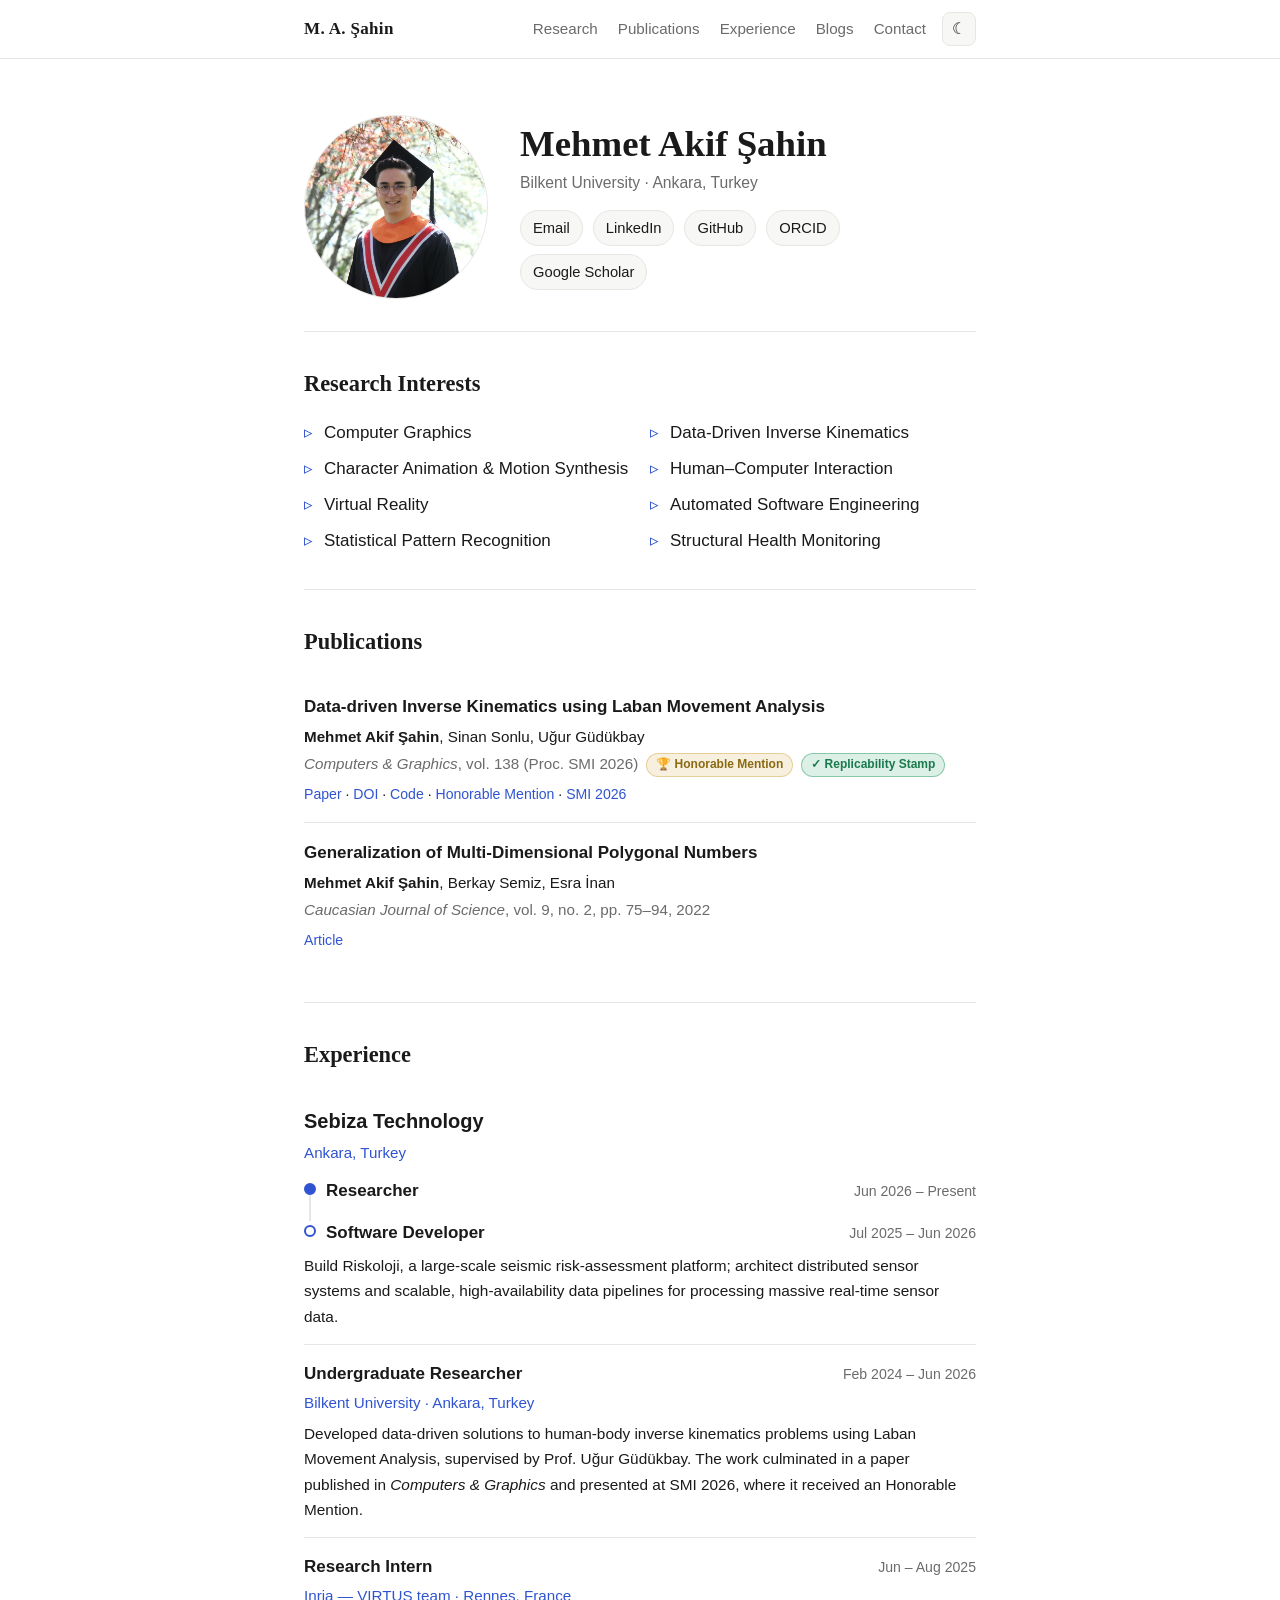
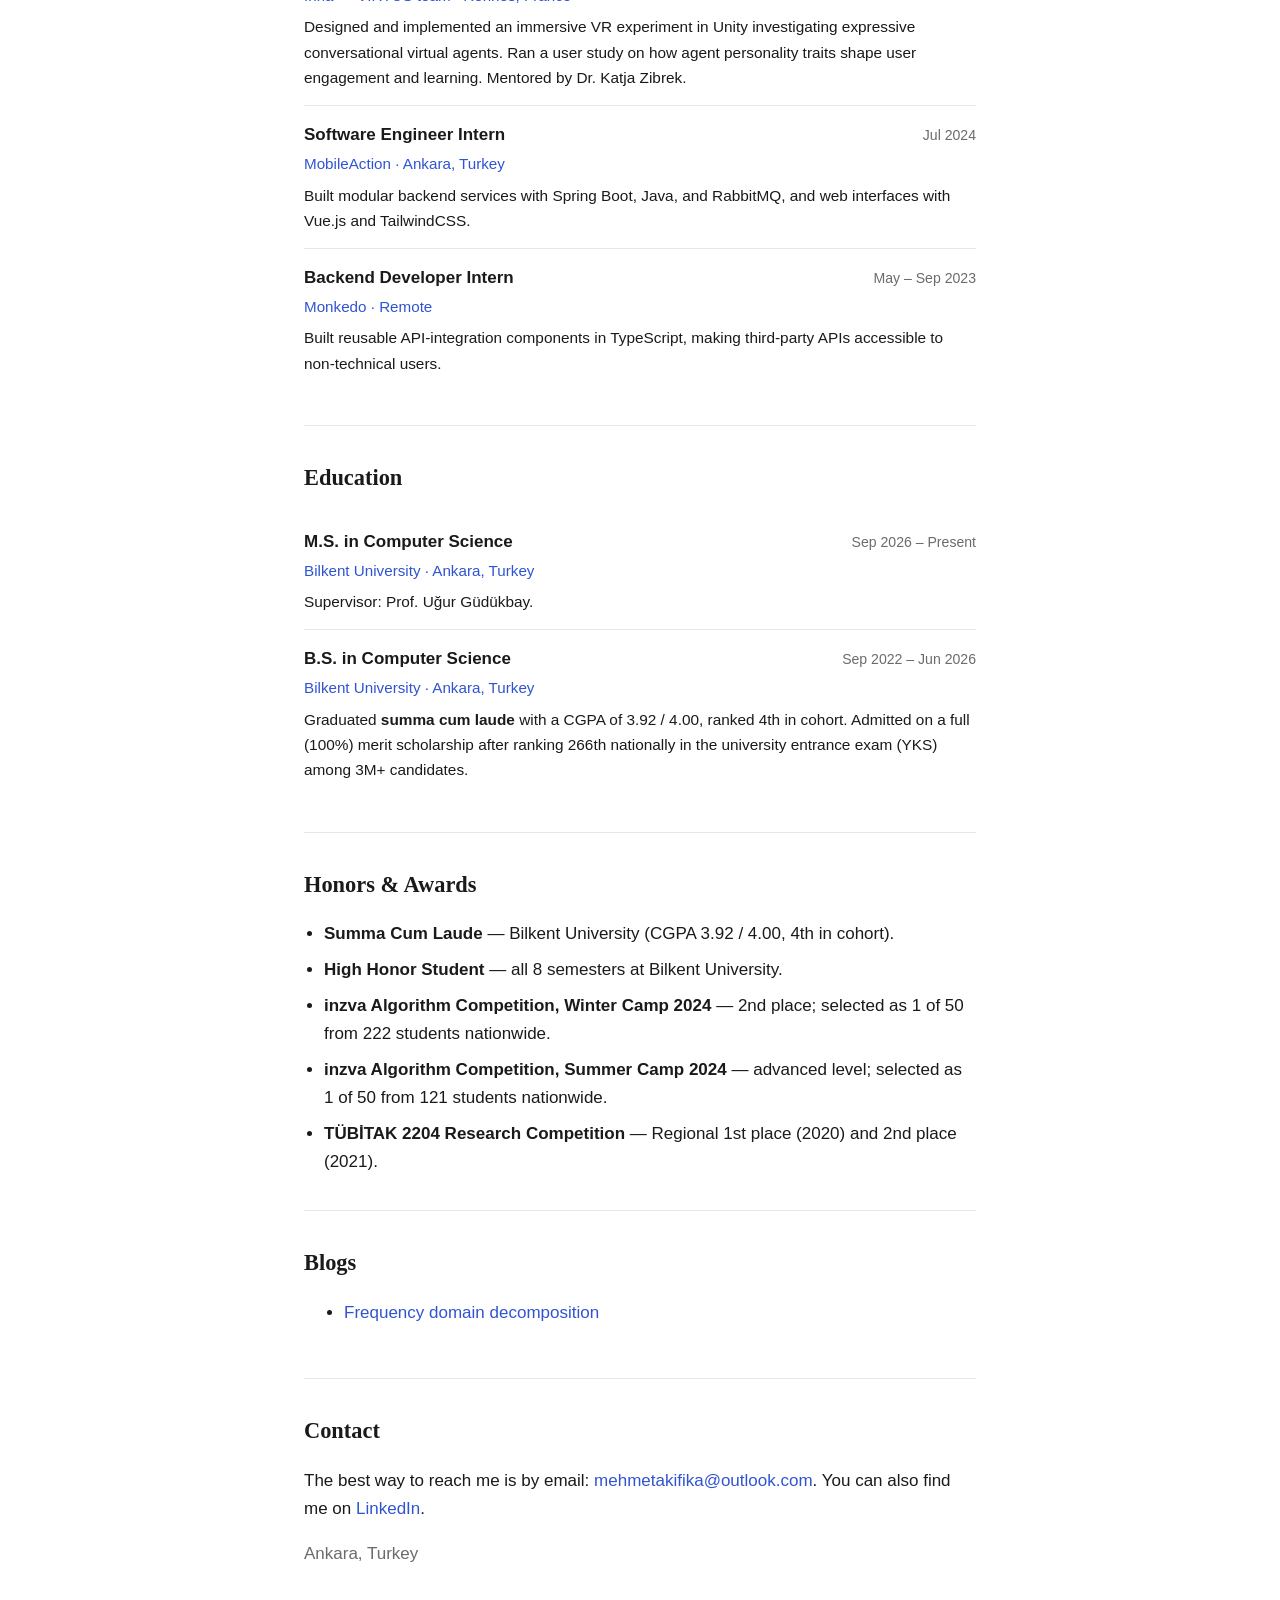
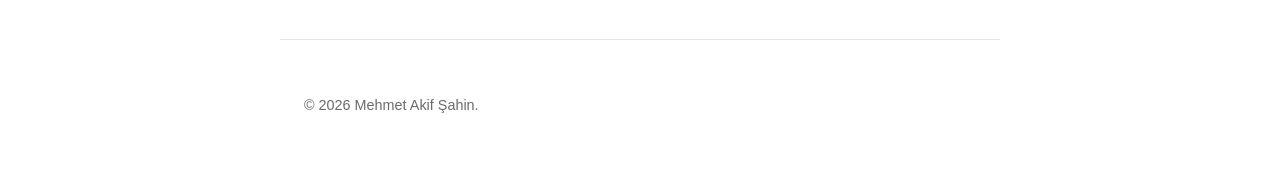
==== commit a7c73899: "Simplify homepage introduction and expand research interests" ====
--- a/index.html
+++ b/index.html
@@ -60,7 +60,6 @@
   <nav class="nav">
     <a class="nav__brand" href="#top">M. A. Şahin</a>
     <div class="nav__links">
-      <a href="#about">About</a>
       <a href="#research">Research</a>
       <a href="#publications">Publications</a>
       <a href="#experience">Experience</a>
@@ -84,15 +83,7 @@
 
     <div class="intro__text">
       <h1>Mehmet Akif Şahin</h1>
-      <p class="intro__role">Computer Graphics Researcher</p>
       <p class="intro__affil muted">Bilkent University · Ankara, Turkey</p>
-
-      <p class="intro__blurb">
-        Computer Science researcher in <strong>computer graphics</strong> and
-        <strong>human–computer interaction</strong>. I work on character animation, motion
-        synthesis, and virtual reality — building data-driven tools that make virtual humans
-        move and behave more naturally.
-      </p>
 
       <div class="links">
         <a href="mailto:mehmetakifika@outlook.com">Email</a>
@@ -102,20 +93,6 @@
         <a href="https://scholar.google.com/citations?user=O5pCOjUAAAAJ" rel="me" target="_blank">Google&nbsp;Scholar</a>
       </div>
     </div>
-  </section>
-
-  <!-- ============ ABOUT ============ -->
-  <section id="about" class="section">
-    <h2>About</h2>
-    <p>
-      I am pursuing an M.S. in Computer Science at <strong>Bilkent University</strong>
-      under the supervision of <strong>Prof. Uğur Güdükbay</strong>.
-      I earned my B.S. in Computer Science from Bilkent University
-      (June 2026, <strong>summa cum laude</strong>). My interests span
-      <strong>character animation</strong>, motion synthesis, human–computer interaction, and
-      virtual reality — with a focus on data-driven methods for making virtual humans move and
-      behave naturally.
-    </p>
   </section>
 
   <!-- ============ RESEARCH INTERESTS ============ -->
@@ -128,6 +105,8 @@
       <li>Human–Computer Interaction</li>
       <li>Virtual Reality</li>
       <li>Automated Software Engineering</li>
+      <li>Statistical Pattern Recognition</li>
+      <li>Structural Health Monitoring</li>
     </ul>
   </section>
 
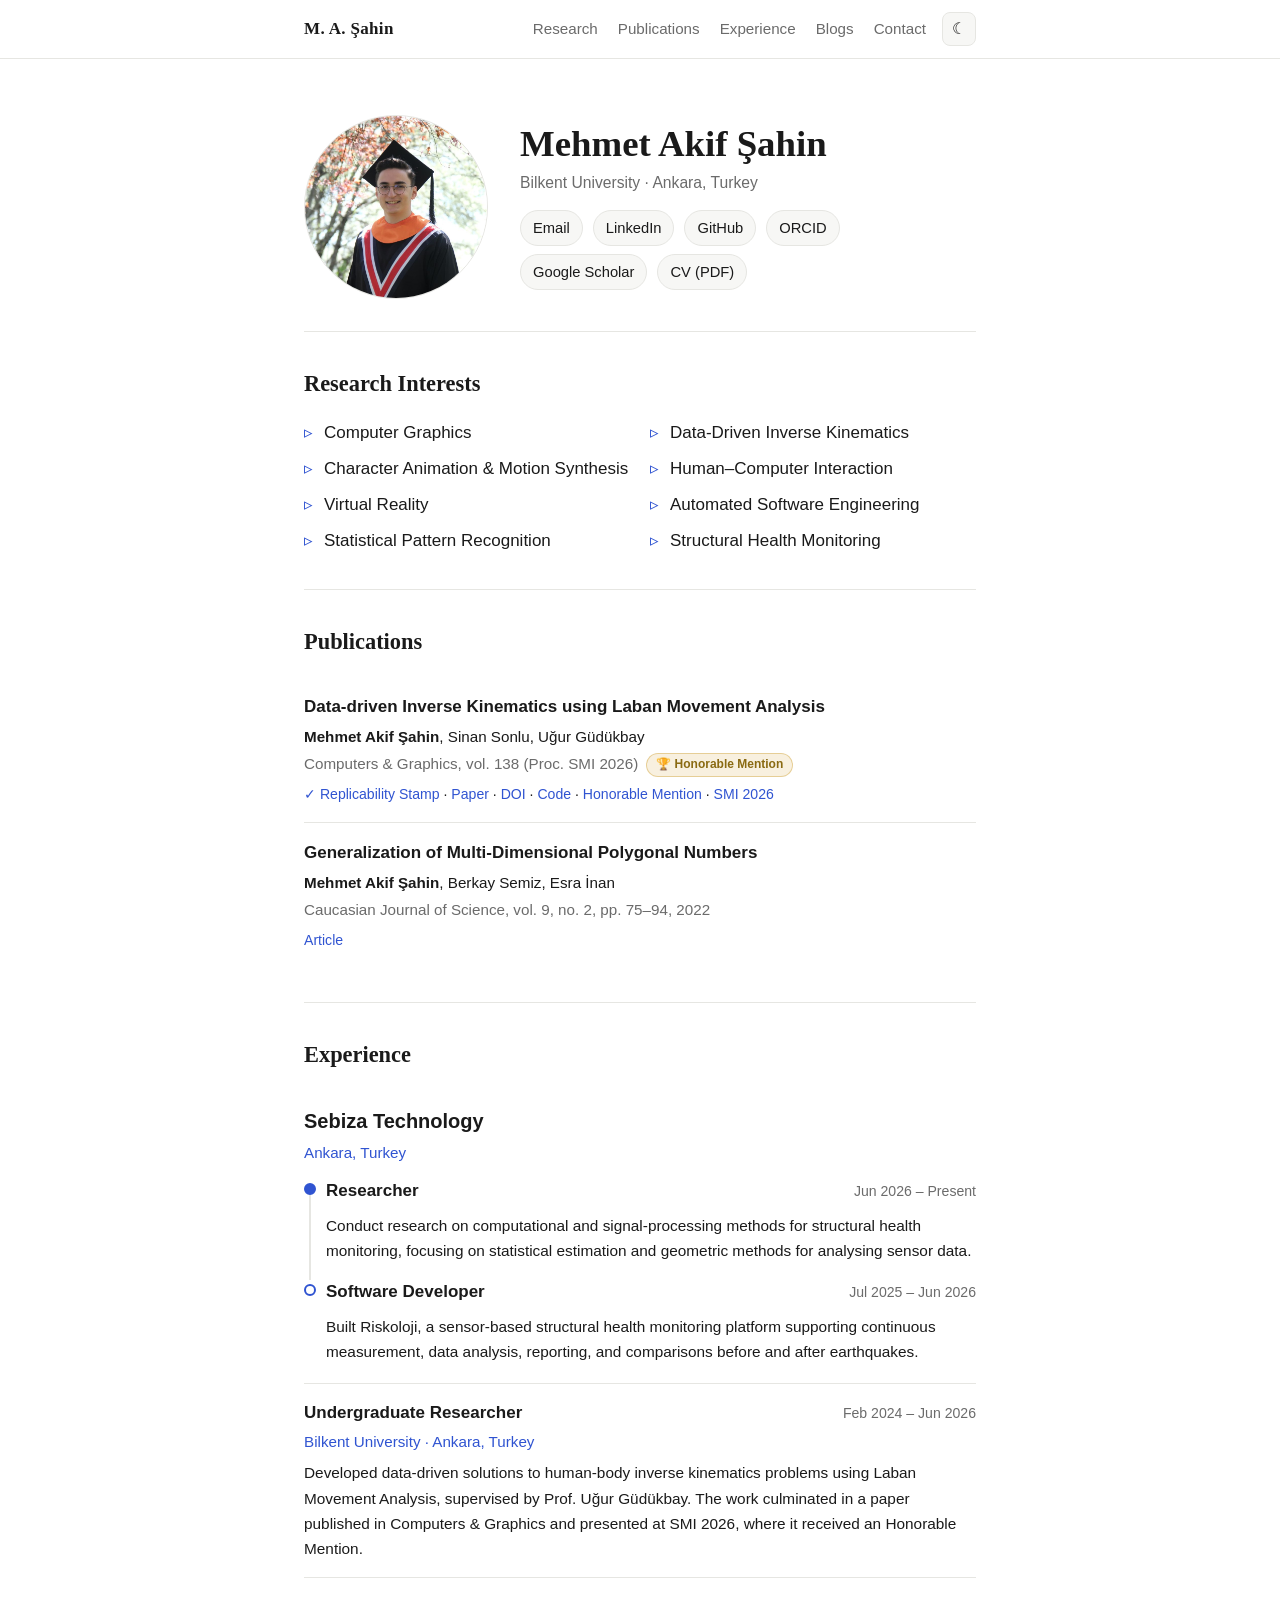
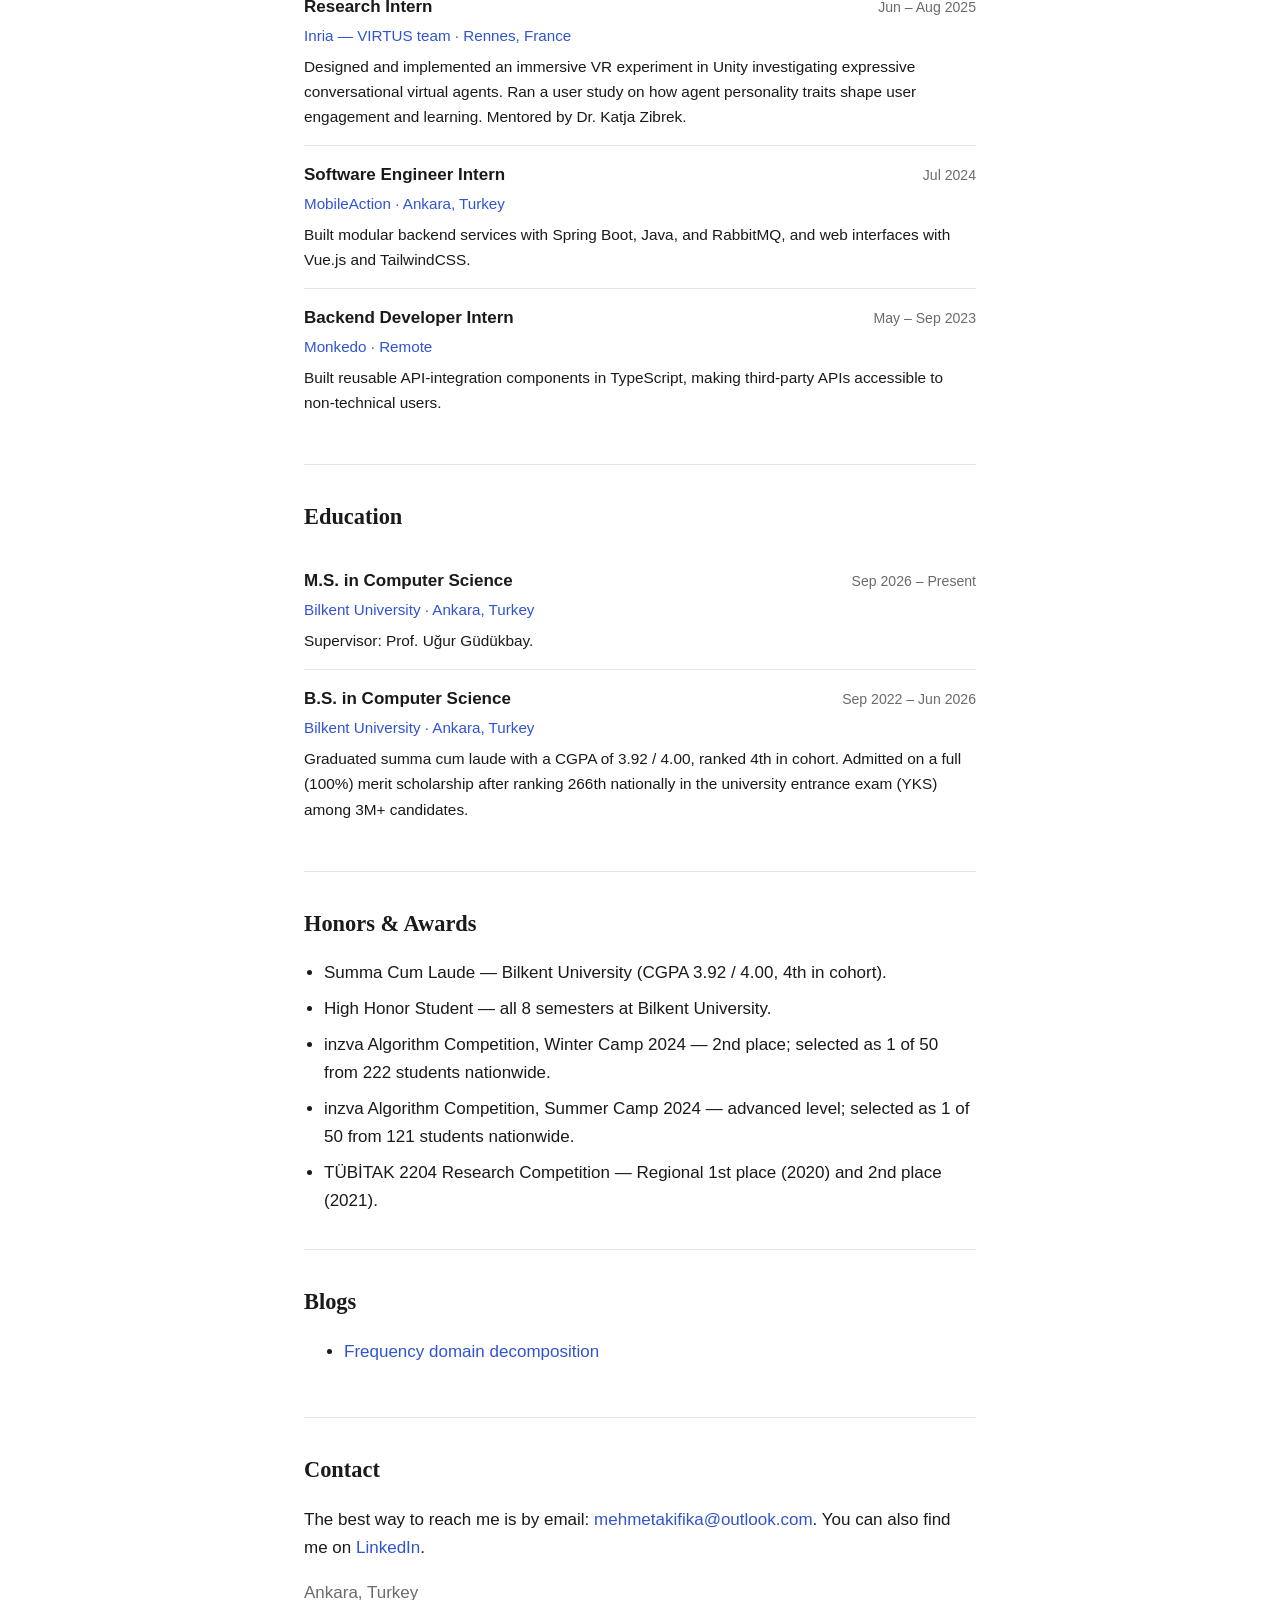
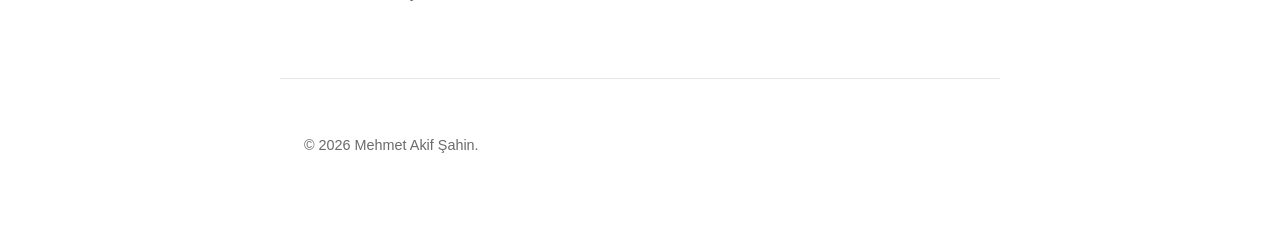
==== commit a1ab8e98: "Synchronize website and CV from a shared profile" ====
--- a/index.html
+++ b/index.html
@@ -1,3 +1,4 @@
+<!-- Generated website template: professional content comes from profile.yaml. -->
 <!DOCTYPE html>
 <html lang="en">
 <head>
@@ -5,27 +6,27 @@
 <meta name="viewport" content="width=device-width, initial-scale=1" />
 
 <title>Mehmet Akif Şahin — Computer Graphics Researcher</title>
-<meta name="description" content="Mehmet Akif Şahin (Mehmet Akif Sahin) — Computer Science master’s student at Bilkent University working on character animation, motion synthesis, data-driven inverse kinematics, human–computer interaction, and virtual reality." />
+<meta name="description" content="Mehmet Akif Şahin (Mehmet Akif Sahin) — Computer Graphics Researcher at Bilkent University. Research interests: Computer Graphics, Data-Driven Inverse Kinematics, Character Animation &amp; Motion Synthesis, Human–Computer Interaction, Virtual Reality, Automated Software Engineering, Statistical Pattern Recognition, Structural Health Monitoring." />
 <meta name="author" content="Mehmet Akif Şahin" />
 <link rel="canonical" href="https://mehmetakifsahin.com/" />
 
-<!-- Open Graph / social preview -->
+
 <meta property="og:type" content="website" />
 <meta property="og:site_name" content="Mehmet Akif Şahin" />
 <meta property="og:title" content="Mehmet Akif Şahin — Computer Graphics Researcher" />
-<meta property="og:description" content="Computer Graphics Researcher — character animation, motion synthesis, and data-driven inverse kinematics." />
+<meta property="og:description" content="Mehmet Akif Şahin (Mehmet Akif Sahin) — Computer Graphics Researcher at Bilkent University. Research interests: Computer Graphics, Data-Driven Inverse Kinematics, Character Animation &amp; Motion Synthesis, Human–Computer Interaction, Virtual Reality, Automated Software Engineering, Statistical Pattern Recognition, Structural Health Monitoring." />
 <meta property="og:url" content="https://mehmetakifsahin.com/" />
 <meta property="og:image" content="https://mehmetakifsahin.com/profile.jpg" />
 <meta property="og:locale" content="en_US" />
 <meta name="twitter:card" content="summary" />
 <meta name="twitter:title" content="Mehmet Akif Şahin — Computer Graphics Researcher" />
-<meta name="twitter:description" content="Computer Graphics Researcher — character animation, motion synthesis, and data-driven inverse kinematics." />
+<meta name="twitter:description" content="Mehmet Akif Şahin (Mehmet Akif Sahin) — Computer Graphics Researcher at Bilkent University. Research interests: Computer Graphics, Data-Driven Inverse Kinematics, Character Animation &amp; Motion Synthesis, Human–Computer Interaction, Virtual Reality, Automated Software Engineering, Statistical Pattern Recognition, Structural Health Monitoring." />
 <meta name="twitter:image" content="https://mehmetakifsahin.com/profile.jpg" />
 
 <link rel="icon" href="/favicon.svg" type="image/svg+xml" />
 <link rel="stylesheet" href="styles.css" />
 
-<!-- Structured data: helps Google recognize you as a distinct person/entity -->
+
 <script type="application/ld+json">
 {
   "@context": "https://schema.org",
@@ -35,15 +36,23 @@
   "url": "https://mehmetakifsahin.com/",
   "image": "https://mehmetakifsahin.com/profile.jpg",
   "jobTitle": "Computer Graphics Researcher",
-  "alumniOf": { "@type": "CollegeOrUniversity", "name": "Bilkent University" },
-  "worksFor": { "@type": "Organization", "name": "Sebiza Technology" },
+  "alumniOf": {
+    "@type": "CollegeOrUniversity",
+    "name": "Bilkent University"
+  },
+  "worksFor": {
+    "@type": "Organization",
+    "name": "Sebiza Technology"
+  },
   "knowsAbout": [
     "Computer Graphics",
-    "Character Animation",
-    "Motion Synthesis",
-    "Inverse Kinematics",
+    "Data-Driven Inverse Kinematics",
+    "Character Animation & Motion Synthesis",
     "Human–Computer Interaction",
-    "Virtual Reality"
+    "Virtual Reality",
+    "Automated Software Engineering",
+    "Statistical Pattern Recognition",
+    "Structural Health Monitoring"
   ],
   "sameAs": [
     "https://www.linkedin.com/in/akif123/",
@@ -74,10 +83,9 @@
 
 <main id="top" class="container">
 
-  <!-- ============ INTRO / HERO ============ -->
+
   <section class="intro">
-    <!-- Photo lives in this folder as "profile.jpg". If it's missing, the
-         "MA" initials show automatically as a fallback (handled in the script). -->
+
     <img id="avatar-img" class="avatar" src="profile.jpg" alt="Mehmet Akif Şahin" />
     <div id="avatar-fallback" class="avatar avatar--placeholder" aria-hidden="true" hidden>MA</div>
 
@@ -86,173 +94,74 @@
       <p class="intro__affil muted">Bilkent University · Ankara, Turkey</p>
 
       <div class="links">
-        <a href="mailto:mehmetakifika@outlook.com">Email</a>
-        <a href="https://www.linkedin.com/in/akif123/" rel="me" target="_blank">LinkedIn</a>
-        <a href="https://github.com/afikbae" rel="me" target="_blank">GitHub</a>
-        <a href="https://orcid.org/0000-0002-5876-7787" rel="me" target="_blank">ORCID</a>
-        <a href="https://scholar.google.com/citations?user=O5pCOjUAAAAJ" rel="me" target="_blank">Google&nbsp;Scholar</a>
+<a href="mailto:mehmetakifika@outlook.com">Email</a>
+<a href="https://www.linkedin.com/in/akif123/" rel="me" target="_blank">LinkedIn</a>
+<a href="https://github.com/afikbae" rel="me" target="_blank">GitHub</a>
+<a href="https://orcid.org/0000-0002-5876-7787" rel="me" target="_blank">ORCID</a>
+<a href="https://scholar.google.com/citations?user=O5pCOjUAAAAJ" rel="me" target="_blank">Google Scholar</a>
+<a href="cv.pdf">CV (PDF)</a>
       </div>
     </div>
   </section>
 
-  <!-- ============ RESEARCH INTERESTS ============ -->
+
   <section id="research" class="section">
     <h2>Research Interests</h2>
-    <ul class="interests">
-      <li>Computer Graphics</li>
-      <li>Data-Driven Inverse Kinematics</li>
-      <li>Character Animation &amp; Motion Synthesis</li>
-      <li>Human–Computer Interaction</li>
-      <li>Virtual Reality</li>
-      <li>Automated Software Engineering</li>
-      <li>Statistical Pattern Recognition</li>
-      <li>Structural Health Monitoring</li>
-    </ul>
-  </section>
-
-  <!-- ============ PUBLICATIONS ============ -->
+    <ul class="interests"><li>Computer Graphics</li><li>Data-Driven Inverse Kinematics</li><li>Character Animation &amp; Motion Synthesis</li><li>Human–Computer Interaction</li><li>Virtual Reality</li><li>Automated Software Engineering</li><li>Statistical Pattern Recognition</li><li>Structural Health Monitoring</li></ul>
+  </section>
+
+
   <section id="publications" class="section">
     <h2>Publications</h2>
-
-    <ol class="pubs">
-      <li class="pub">
-        <p class="pub__title">Data-driven Inverse Kinematics using Laban Movement Analysis</p>
-        <p class="pub__authors"><strong>Mehmet Akif Şahin</strong>, Sinan Sonlu, Uğur Güdükbay</p>
-        <p class="pub__venue"><em>Computers &amp; Graphics</em>, vol.&nbsp;138 (Proc. SMI 2026)<span class="pub__award">🏆 Honorable Mention</span><a class="pub__stamp" href="https://www.replicabilitystamp.org/#https-github-com-bilkent-modvis-lma-ik" target="_blank">✓ Replicability Stamp</a></p>
-        <p class="pub__links">
-          <a href="https://www.sciencedirect.com/science/article/pii/S0097849326001147" target="_blank">Paper</a> ·
-          <a href="https://doi.org/10.1016/j.cag.2026.104643" target="_blank">DOI</a> ·
-          <a href="https://github.com/Bilkent-ModVis/LMA-IK" target="_blank">Code</a> ·
-          <a href="https://drive.google.com/file/d/1wIR-kwGkXql3ohLmQUxqoZvk_noW3j6f/view?usp=sharing" target="_blank">Honorable Mention</a> ·
-          <a href="https://smiconf.github.io/2026/" target="_blank">SMI 2026</a>
-          <!-- EDIT: presentation video coming later — add:  · <a href="VIDEO_URL" target="_blank">Video</a> -->
-        </p>
-      </li>
-
-      <li class="pub">
-        <p class="pub__title">Generalization of Multi-Dimensional Polygonal Numbers</p>
-        <p class="pub__authors"><strong>Mehmet Akif Şahin</strong>, Berkay Semiz, Esra İnan</p>
-        <p class="pub__venue"><em>Caucasian Journal of Science</em>, vol.&nbsp;9, no.&nbsp;2, pp.&nbsp;75–94, 2022</p>
-        <p class="pub__links"><a href="https://doi.org/10.48138/cjo.895375" target="_blank">Article</a></p>
-      </li>
-    </ol>
-  </section>
-
-  <!-- ============ EXPERIENCE ============ -->
+<ol class="pubs"><li class="pub"><p class="pub__title">Data-driven Inverse Kinematics using Laban Movement Analysis</p><p class="pub__authors"><strong>Mehmet Akif Şahin</strong>, Sinan Sonlu, Uğur Güdükbay</p><p class="pub__venue">Computers &amp; Graphics, vol. 138 (Proc. SMI 2026)<span class="pub__award">🏆 Honorable Mention</span></p><p class="pub__links"><a href="https://www.replicabilitystamp.org/#https-github-com-bilkent-modvis-lma-ik" target="_blank">✓ Replicability Stamp</a> · <a href="https://www.sciencedirect.com/science/article/pii/S0097849326001147" target="_blank">Paper</a> · <a href="https://doi.org/10.1016/j.cag.2026.104643" target="_blank">DOI</a> · <a href="https://github.com/Bilkent-ModVis/LMA-IK" target="_blank">Code</a> · <a href="https://drive.google.com/file/d/1wIR-kwGkXql3ohLmQUxqoZvk_noW3j6f/view?usp=sharing" target="_blank">Honorable Mention</a> · <a href="https://smiconf.github.io/2026/" target="_blank">SMI 2026</a></p></li>
+<li class="pub"><p class="pub__title">Generalization of Multi-Dimensional Polygonal Numbers</p><p class="pub__authors"><strong>Mehmet Akif Şahin</strong>, Berkay Semiz, Esra İnan</p><p class="pub__venue">Caucasian Journal of Science, vol. 9, no. 2, pp. 75–94, 2022</p><p class="pub__links"><a href="https://doi.org/10.48138/cjo.895375" target="_blank">Article</a></p></li></ol>
+  </section>
+
+
   <section id="experience" class="section">
     <h2>Experience</h2>
-
-    <div class="entry entry--progression">
-      <div class="entry__head">
-        <span class="entry__role">Sebiza Technology</span>
-      </div>
-      <div class="entry__org">Ankara, Turkey</div>
-      <ul class="progression">
-        <li>
-          <span class="progression__role">Researcher</span>
-          <span class="progression__date">Jun 2026 – Present</span>
-        </li>
-        <li>
-          <span class="progression__role">Software Developer</span>
-          <span class="progression__date">Jul 2025 – Jun 2026</span>
-        </li>
-      </ul>
-      <p class="entry__desc">
-        Build Riskoloji, a large-scale seismic risk-assessment platform; architect distributed
-        sensor systems and scalable, high-availability data pipelines for processing massive
-        real-time sensor data.
-      </p>
-    </div>
-
-    <div class="entry">
-      <div class="entry__head">
-        <span class="entry__role">Undergraduate Researcher</span>
-        <span class="entry__date">Feb 2024 – Jun 2026</span>
-      </div>
+<div class="entry entry--progression"><div class="entry__head"><span class="entry__role">Sebiza Technology</span></div><div class="entry__org">Ankara, Turkey</div><ul class="progression"><li><span class="progression__role">Researcher</span><span class="progression__date">Jun 2026 – Present</span><p class="entry__desc">Conduct research on computational and signal-processing methods for structural health monitoring, focusing on statistical estimation and geometric methods for analysing sensor data.</p></li><li><span class="progression__role">Software Developer</span><span class="progression__date">Jul 2025 – Jun 2026</span><p class="entry__desc">Built Riskoloji, a sensor-based structural health monitoring platform supporting continuous measurement, data analysis, reporting, and comparisons before and after earthquakes.</p></li></ul></div>
+    <div class="entry">
+      <div class="entry__head"><span class="entry__role">Undergraduate Researcher</span><span class="entry__date">Feb 2024 – Jun 2026</span></div>
       <div class="entry__org">Bilkent University · Ankara, Turkey</div>
-      <p class="entry__desc">
-        Developed data-driven solutions to human-body inverse kinematics problems using Laban
-        Movement Analysis, supervised by Prof. Uğur Güdükbay. The work culminated in a paper
-        published in <em>Computers &amp; Graphics</em> and presented at SMI 2026, where it
-        received an Honorable Mention.
-      </p>
-    </div>
-
-    <div class="entry">
-      <div class="entry__head">
-        <span class="entry__role">Research Intern</span>
-        <span class="entry__date">Jun – Aug 2025</span>
-      </div>
+      <p class="entry__desc">Developed data-driven solutions to human-body inverse kinematics problems using Laban Movement Analysis, supervised by Prof. Uğur Güdükbay. The work culminated in a paper published in Computers &amp; Graphics and presented at SMI 2026, where it received an Honorable Mention.</p>
+    </div>
+    <div class="entry">
+      <div class="entry__head"><span class="entry__role">Research Intern</span><span class="entry__date">Jun – Aug 2025</span></div>
       <div class="entry__org">Inria — VIRTUS team · Rennes, France</div>
-      <p class="entry__desc">
-        Designed and implemented an immersive VR experiment in Unity investigating expressive
-        conversational virtual agents. Ran a user study on how agent personality traits shape
-        user engagement and learning. Mentored by Dr. Katja Zibrek.
-      </p>
-    </div>
-
-    <div class="entry">
-      <div class="entry__head">
-        <span class="entry__role">Software Engineer Intern</span>
-        <span class="entry__date">Jul 2024</span>
-      </div>
+      <p class="entry__desc">Designed and implemented an immersive VR experiment in Unity investigating expressive conversational virtual agents. Ran a user study on how agent personality traits shape user engagement and learning. Mentored by Dr. Katja Zibrek.</p>
+    </div>
+    <div class="entry">
+      <div class="entry__head"><span class="entry__role">Software Engineer Intern</span><span class="entry__date">Jul 2024</span></div>
       <div class="entry__org">MobileAction · Ankara, Turkey</div>
-      <p class="entry__desc">
-        Built modular backend services with Spring Boot, Java, and RabbitMQ, and web interfaces
-        with Vue.js and TailwindCSS.
-      </p>
-    </div>
-
-    <div class="entry">
-      <div class="entry__head">
-        <span class="entry__role">Backend Developer Intern</span>
-        <span class="entry__date">May – Sep 2023</span>
-      </div>
+      <p class="entry__desc">Built modular backend services with Spring Boot, Java, and RabbitMQ, and web interfaces with Vue.js and TailwindCSS.</p>
+    </div>
+    <div class="entry">
+      <div class="entry__head"><span class="entry__role">Backend Developer Intern</span><span class="entry__date">May – Sep 2023</span></div>
       <div class="entry__org">Monkedo · Remote</div>
-      <p class="entry__desc">
-        Built reusable API-integration components in TypeScript, making third-party APIs
-        accessible to non-technical users.
-      </p>
-    </div>
-  </section>
-
-  <!-- ============ EDUCATION ============ -->
+      <p class="entry__desc">Built reusable API-integration components in TypeScript, making third-party APIs accessible to non-technical users.</p>
+    </div>
+  </section>
+
+
   <section id="education" class="section">
     <h2>Education</h2>
-
-    <div class="entry">
-      <div class="entry__head">
-        <span class="entry__role">M.S. in Computer Science</span>
-        <span class="entry__date">Sep 2026 – Present</span>
-      </div>
+    <div class="entry">
+      <div class="entry__head"><span class="entry__role">M.S. in Computer Science</span><span class="entry__date">Sep 2026 – Present</span></div>
       <div class="entry__org">Bilkent University · Ankara, Turkey</div>
       <p class="entry__desc">Supervisor: Prof. Uğur Güdükbay.</p>
     </div>
-
-    <div class="entry">
-      <div class="entry__head">
-        <span class="entry__role">B.S. in Computer Science</span>
-        <span class="entry__date">Sep 2022 – Jun 2026</span>
-      </div>
+    <div class="entry">
+      <div class="entry__head"><span class="entry__role">B.S. in Computer Science</span><span class="entry__date">Sep 2022 – Jun 2026</span></div>
       <div class="entry__org">Bilkent University · Ankara, Turkey</div>
-      <p class="entry__desc">
-        Graduated <strong>summa cum laude</strong> with a CGPA of 3.92 / 4.00, ranked 4th in
-        cohort. Admitted on a full (100%) merit scholarship after ranking 266th nationally in
-        the university entrance exam (YKS) among 3M+ candidates.
-      </p>
-    </div>
-  </section>
-
-  <!-- ============ HONORS & AWARDS ============ -->
+      <p class="entry__desc">Graduated summa cum laude with a CGPA of 3.92 / 4.00, ranked 4th in cohort. Admitted on a full (100%) merit scholarship after ranking 266th nationally in the university entrance exam (YKS) among 3M+ candidates.</p>
+    </div>
+  </section>
+
+
   <section id="awards" class="section">
     <h2>Honors &amp; Awards</h2>
-    <ul class="awards">
-      <li><strong>Summa Cum Laude</strong> — Bilkent University (CGPA 3.92 / 4.00, 4th in cohort).</li>
-      <li><strong>High Honor Student</strong> — all 8 semesters at Bilkent University.</li>
-      <li><strong>inzva Algorithm Competition, Winter Camp 2024</strong> — 2nd place; selected as 1 of 50 from 222 students nationwide.</li>
-      <li><strong>inzva Algorithm Competition, Summer Camp 2024</strong> — advanced level; selected as 1 of 50 from 121 students nationwide.</li>
-      <li><strong>TÜBİTAK 2204 Research Competition</strong> — Regional 1st place (2020) and 2nd place (2021).</li>
-    </ul>
+<ul class="awards"><li>Summa Cum Laude — Bilkent University (CGPA 3.92 / 4.00, 4th in cohort).</li><li>High Honor Student — all 8 semesters at Bilkent University.</li><li>inzva Algorithm Competition, Winter Camp 2024 — 2nd place; selected as 1 of 50 from 222 students nationwide.</li><li>inzva Algorithm Competition, Summer Camp 2024 — advanced level; selected as 1 of 50 from 121 students nationwide.</li><li>TÜBİTAK 2204 Research Competition — Regional 1st place (2020) and 2nd place (2021).</li></ul>
   </section>
 
   <section id="blogs" class="section">
@@ -262,7 +171,7 @@
     </ul>
   </section>
 
-  <!-- ============ CONTACT ============ -->
+
   <section id="contact" class="section">
     <h2>Contact</h2>
     <p>
--- a/styles.css
+++ b/styles.css
@@ -295,6 +295,7 @@
   font-weight: 700;
 }
 .progression__role { font-weight: 600; }
+.progression .entry__desc { flex-basis: 100%; }
 .progression__date {
   color: var(--muted);
   font-size: 0.88rem;
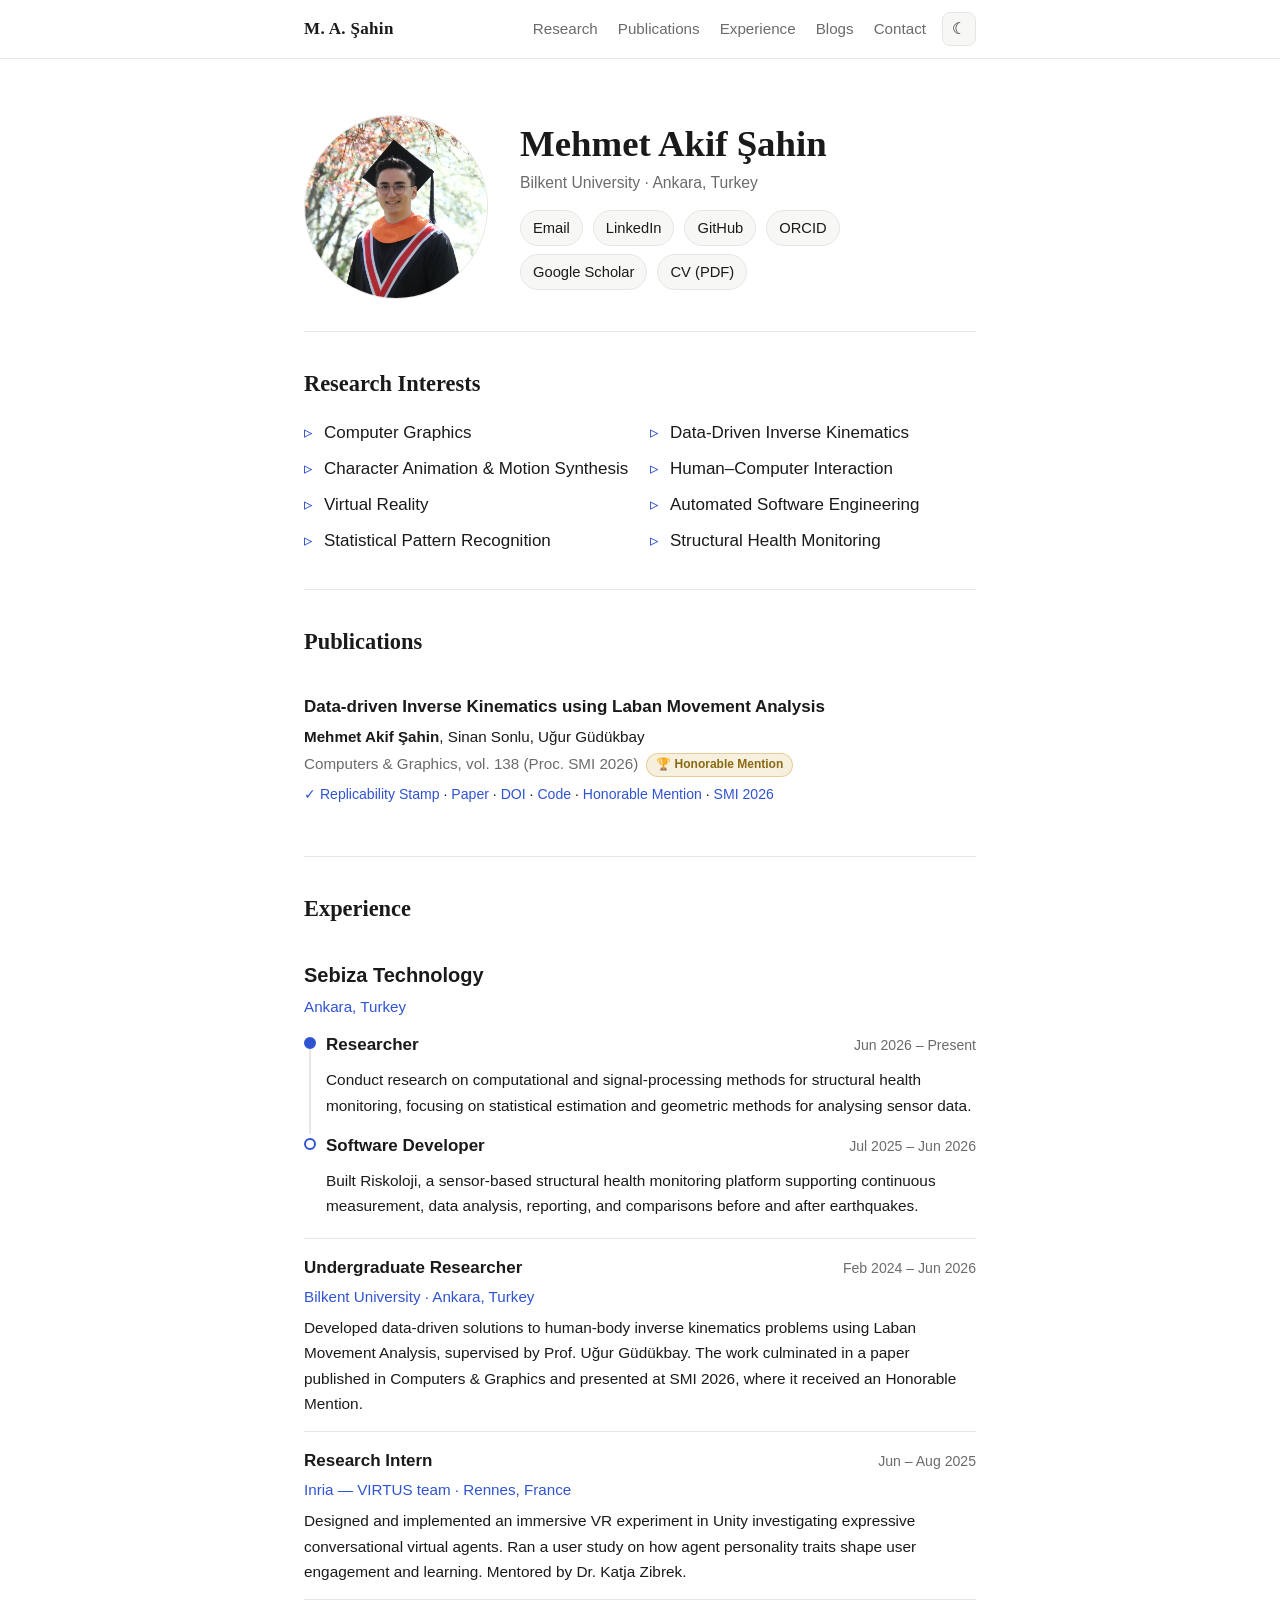
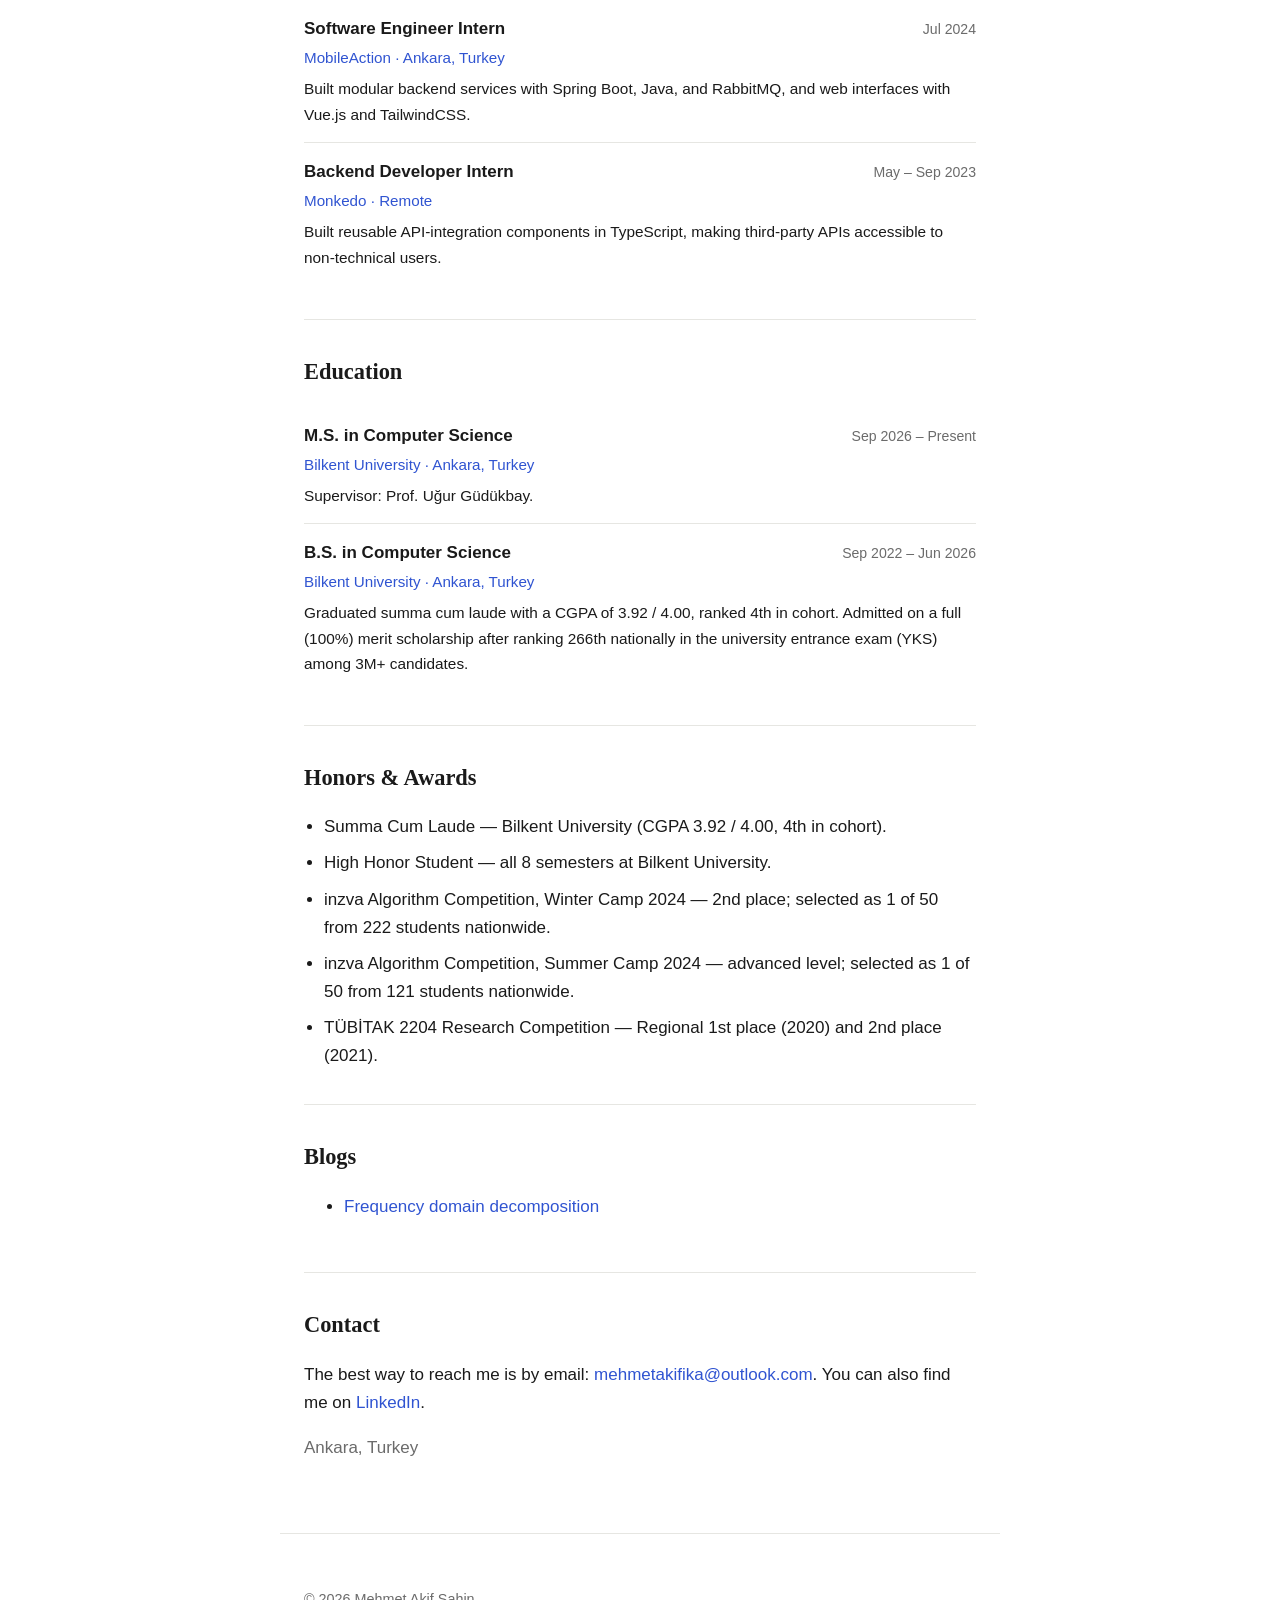
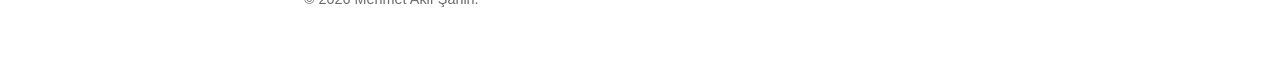
==== commit d6fc58b4: "Remove polygonal numbers publication" ====
--- a/index.html
+++ b/index.html
@@ -113,8 +113,7 @@
 
   <section id="publications" class="section">
     <h2>Publications</h2>
-<ol class="pubs"><li class="pub"><p class="pub__title">Data-driven Inverse Kinematics using Laban Movement Analysis</p><p class="pub__authors"><strong>Mehmet Akif Şahin</strong>, Sinan Sonlu, Uğur Güdükbay</p><p class="pub__venue">Computers &amp; Graphics, vol. 138 (Proc. SMI 2026)<span class="pub__award">🏆 Honorable Mention</span></p><p class="pub__links"><a href="https://www.replicabilitystamp.org/#https-github-com-bilkent-modvis-lma-ik" target="_blank">✓ Replicability Stamp</a> · <a href="https://www.sciencedirect.com/science/article/pii/S0097849326001147" target="_blank">Paper</a> · <a href="https://doi.org/10.1016/j.cag.2026.104643" target="_blank">DOI</a> · <a href="https://github.com/Bilkent-ModVis/LMA-IK" target="_blank">Code</a> · <a href="https://drive.google.com/file/d/1wIR-kwGkXql3ohLmQUxqoZvk_noW3j6f/view?usp=sharing" target="_blank">Honorable Mention</a> · <a href="https://smiconf.github.io/2026/" target="_blank">SMI 2026</a></p></li>
-<li class="pub"><p class="pub__title">Generalization of Multi-Dimensional Polygonal Numbers</p><p class="pub__authors"><strong>Mehmet Akif Şahin</strong>, Berkay Semiz, Esra İnan</p><p class="pub__venue">Caucasian Journal of Science, vol. 9, no. 2, pp. 75–94, 2022</p><p class="pub__links"><a href="https://doi.org/10.48138/cjo.895375" target="_blank">Article</a></p></li></ol>
+<ol class="pubs"><li class="pub"><p class="pub__title">Data-driven Inverse Kinematics using Laban Movement Analysis</p><p class="pub__authors"><strong>Mehmet Akif Şahin</strong>, Sinan Sonlu, Uğur Güdükbay</p><p class="pub__venue">Computers &amp; Graphics, vol. 138 (Proc. SMI 2026)<span class="pub__award">🏆 Honorable Mention</span></p><p class="pub__links"><a href="https://www.replicabilitystamp.org/#https-github-com-bilkent-modvis-lma-ik" target="_blank">✓ Replicability Stamp</a> · <a href="https://www.sciencedirect.com/science/article/pii/S0097849326001147" target="_blank">Paper</a> · <a href="https://doi.org/10.1016/j.cag.2026.104643" target="_blank">DOI</a> · <a href="https://github.com/Bilkent-ModVis/LMA-IK" target="_blank">Code</a> · <a href="https://drive.google.com/file/d/1wIR-kwGkXql3ohLmQUxqoZvk_noW3j6f/view?usp=sharing" target="_blank">Honorable Mention</a> · <a href="https://smiconf.github.io/2026/" target="_blank">SMI 2026</a></p></li></ol>
   </section>
 
 
